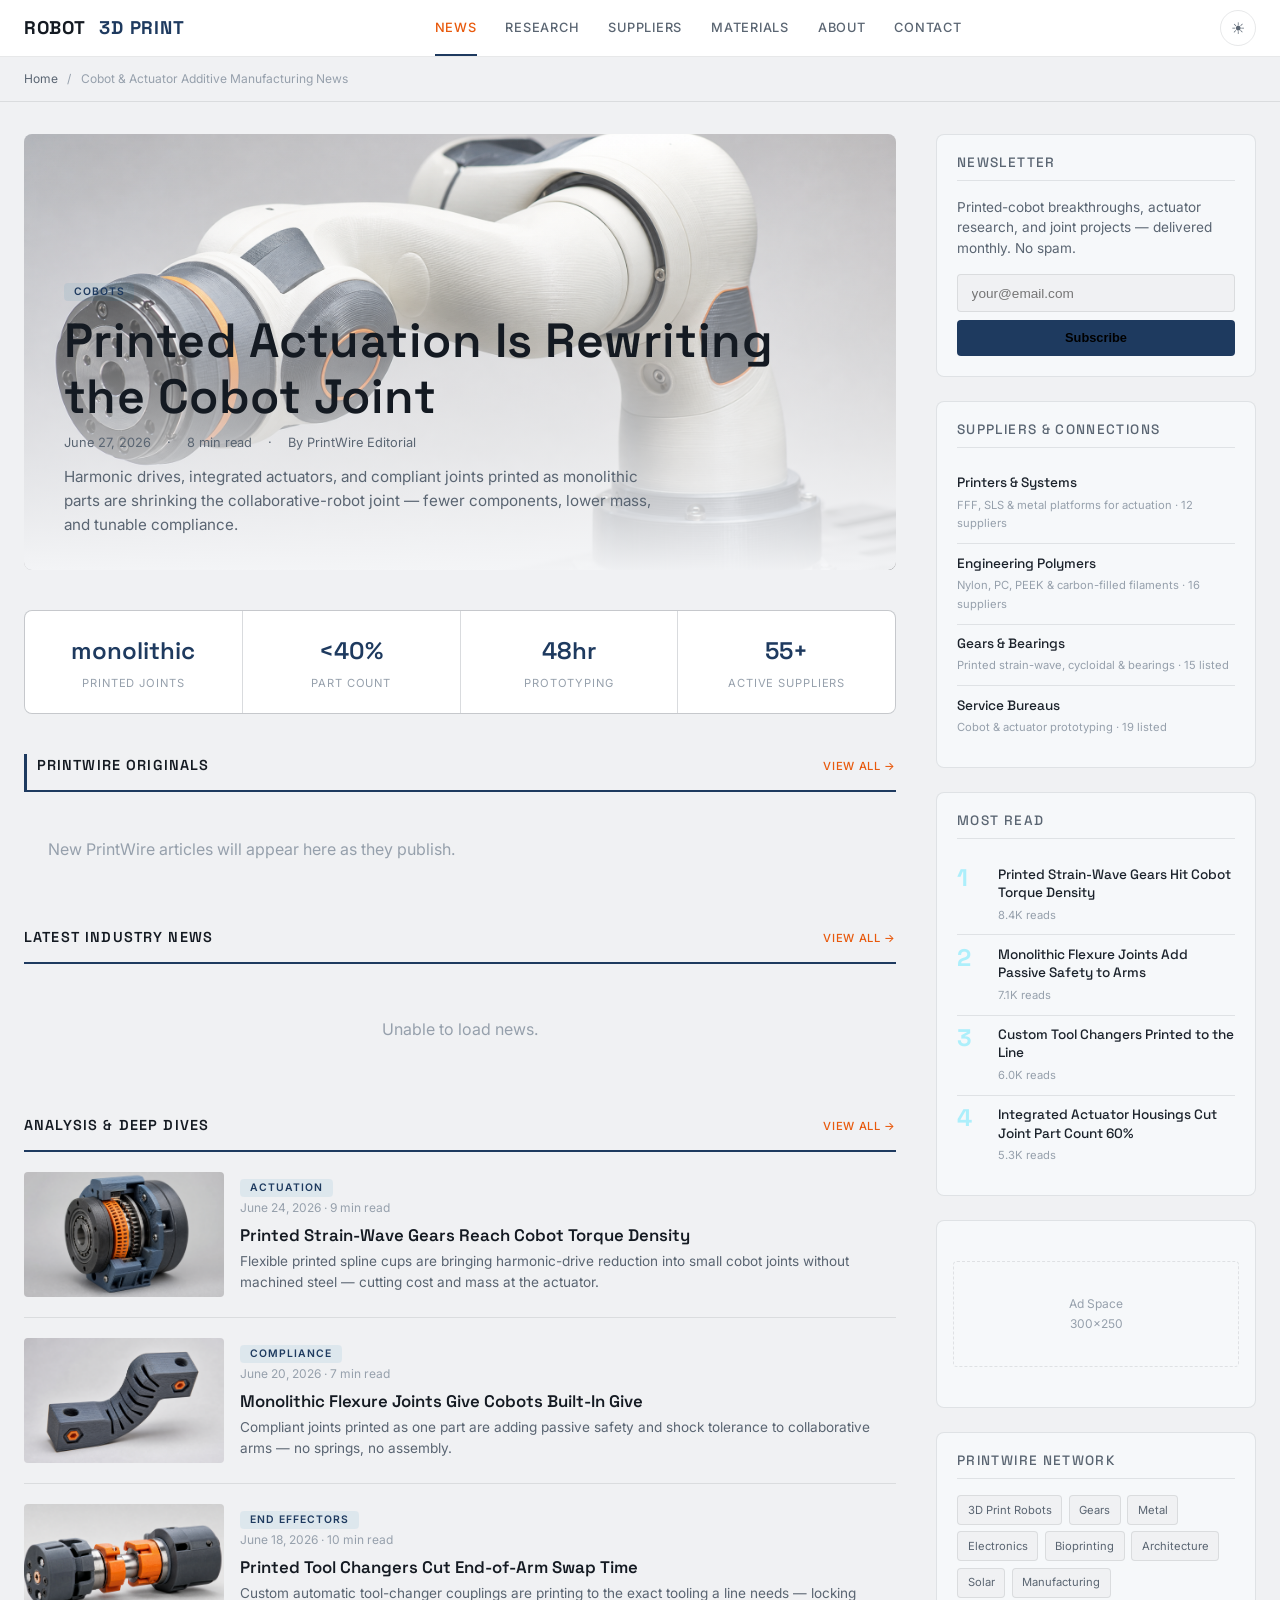
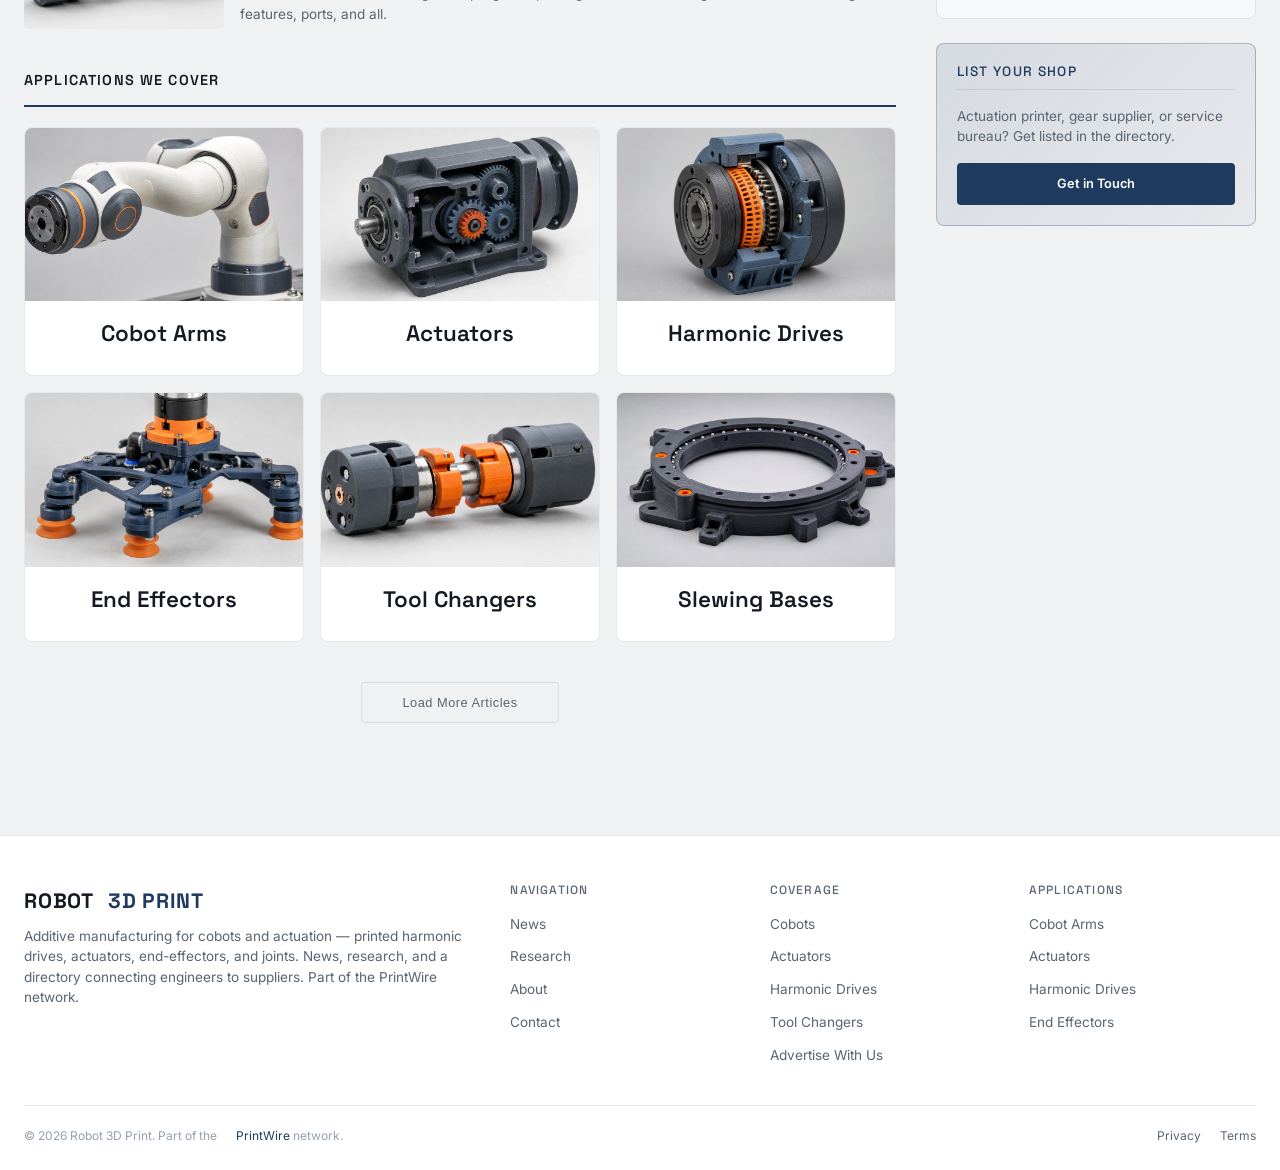
==== static/index.html @ b0a450d6 "Convert to Machined robots news template (graphite-blue + orange, light default, custom imagery, net" ====
<!DOCTYPE html>
<html lang="en">
<head>
  <meta charset="UTF-8">
  <meta name="viewport" content="width=device-width, initial-scale=1.0">
  <meta name="description" content="Robot 3D Print: additive manufacturing for cobots and actuation — printed harmonic drives, actuators, end-effectors, tool changers, and joints. News, research, and a supplier directory.">
  <title>Robot 3D Print — Cobot &amp; Actuator Additive Manufacturing News &amp; Suppliers</title>
  <link rel="preconnect" href="https://fonts.googleapis.com">
  <link rel="preconnect" href="https://fonts.gstatic.com" crossorigin>
  <link href="https://fonts.googleapis.com/css2?family=Space+Grotesk:wght@500;600;700&family=Inter:wght@400;500;600&display=swap" rel="stylesheet">
  <link rel="stylesheet" href="css/editorial.css">
  <link rel="icon" type="image/svg+xml" href="/favicon.svg">
  <meta property="og:type" content="website">
  <meta property="og:title" content="Robot 3D Print — Cobot &amp; Actuator Additive Manufacturing News &amp; Suppliers">
  <meta property="og:description" content="Robot 3D Print: additive manufacturing for cobots and actuation — printed harmonic drives, actuators, end-effectors, tool changers, and joints. News, research, and a supplier directory.">
  <meta property="og:image" content="https://robot3dprint.com/images/ro01_cobot.png">
  <meta property="og:url" content="https://robot3dprint.com/">
  <meta name="twitter:card" content="summary_large_image">
  <meta name="twitter:image" content="https://robot3dprint.com/images/ro01_cobot.png">
</head>
<body>

<header class="ed-header">
  <div class="ed-header-inner">
    <a href="index.html" class="ed-logo">
      ROBOT&nbsp;<span class="ed-logo-accent">3D&nbsp;PRINT</span>
    </a>
    <button class="ed-nav-toggle" aria-label="Menu" onclick="document.querySelector('.ed-nav').classList.toggle('open')">&#9776;</button>
    <nav class="ed-nav">
      <a href="index.html" class="active">News</a>
      <a href="/articles/">Research</a>
      <a href="#suppliers">Suppliers</a>
      <a href="#suppliers">Materials</a>
      <a href="about.html">About</a>
      <a href="contact.html">Contact</a>
    </nav>
    <button class="ed-theme-toggle" id="themeToggle" aria-label="Toggle light/dark mode" title="Toggle light/dark mode">&#9790;</button>
  </div>
</header>

<div class="ed-breadcrumbs">
  <a href="index.html">Home</a> <span>/</span> Cobot &amp; Actuator Additive Manufacturing News
</div>

<div class="ed-layout">
  <div class="ed-main">

    <article class="ed-hero">
      <img src="images/ro01_cobot.png" alt="3D printed collaborative robot arm segment">
      <div class="ed-hero-overlay"></div>
      <div class="ed-hero-content">
        <span class="ed-badge">Cobots</span>
        <h1><a href="#">Printed Actuation Is Rewriting the Cobot Joint</a></h1>
        <div class="ed-hero-meta">
          <span>June 27, 2026</span>
          <span>·</span>
          <span>8 min read</span>
          <span>·</span>
          <span>By PrintWire Editorial</span>
        </div>
        <p class="ed-hero-excerpt">Harmonic drives, integrated actuators, and compliant joints printed as monolithic parts are shrinking the collaborative-robot joint — fewer components, lower mass, and tunable compliance.</p>
      </div>
    </article>

    <div class="ed-stats">
      <div class="ed-stat">
        <div class="ed-stat-value">monolithic</div>
        <div class="ed-stat-label">Printed Joints</div>
      </div>
      <div class="ed-stat">
        <div class="ed-stat-value">&lt;40%</div>
        <div class="ed-stat-label">Part Count</div>
      </div>
      <div class="ed-stat">
        <div class="ed-stat-value">48hr</div>
        <div class="ed-stat-label">Prototyping</div>
      </div>
      <div class="ed-stat">
        <div class="ed-stat-value">55+</div>
        <div class="ed-stat-label">Active Suppliers</div>
      </div>
    </div>

    <div class="ed-section-label" style="border-left:3px solid var(--accent);padding-left:0.6rem;">
      PrintWire Originals
      <a href="/articles/">View All &rarr;</a>
    </div>
    <div class="ed-card-grid" id="pwOriginals">
      <div style="grid-column:1/-1;text-align:center;padding:2rem;color:var(--text-faint);">Loading PrintWire articles…</div>
    </div>

    <div class="ed-section-label">
      Latest Industry News
      <a href="#">View All &rarr;</a>
    </div>
    <div class="ed-card-grid" id="newsGrid">
      <div style="grid-column: 1/-1; text-align:center; padding:2rem; color:var(--text-faint);">Loading latest news…</div>
    </div>

    <div class="ed-section-label">
      Analysis &amp; Deep Dives
      <a href="#">View All &rarr;</a>
    </div>
    <div class="ed-list">
      <article class="ed-list-item">
        <img src="images/ro03_harmonic.png" alt="Printed harmonic drive">
        <div>
          <span class="ed-badge">Actuation</span>
          <div class="ed-card-meta">June 24, 2026 · 9 min read</div>
          <h3><a href="#">Printed Strain-Wave Gears Reach Cobot Torque Density</a></h3>
          <p class="ed-card-excerpt">Flexible printed spline cups are bringing harmonic-drive reduction into small cobot joints without machined steel — cutting cost and mass at the actuator.</p>
        </div>
      </article>
      <article class="ed-list-item">
        <img src="images/ro07_flex_joint.png" alt="Compliant flexure joint">
        <div>
          <span class="ed-badge">Compliance</span>
          <div class="ed-card-meta">June 20, 2026 · 7 min read</div>
          <h3><a href="#">Monolithic Flexure Joints Give Cobots Built-In Give</a></h3>
          <p class="ed-card-excerpt">Compliant joints printed as one part are adding passive safety and shock tolerance to collaborative arms — no springs, no assembly.</p>
        </div>
      </article>
      <article class="ed-list-item">
        <img src="images/ro09_tool_changer.png" alt="Printed tool changer">
        <div>
          <span class="ed-badge">End Effectors</span>
          <div class="ed-card-meta">June 18, 2026 · 10 min read</div>
          <h3><a href="#">Printed Tool Changers Cut End-of-Arm Swap Time</a></h3>
          <p class="ed-card-excerpt">Custom automatic tool-changer couplings are printing to the exact tooling a line needs — locking features, ports, and all.</p>
        </div>
      </article>
    </div>

    <div class="ed-section-label">
      Applications We Cover
    </div>
    <div class="ed-card-grid" style="grid-template-columns: repeat(3, 1fr); gap: 1rem; margin-bottom: 2.5rem;">
      <a href="#" class="ed-card" style="text-align:center;">
        <img class="ed-card-img" src="images/ro01_cobot.png" alt="Cobot Arms">
        <div class="ed-card-body"><h3>Cobot Arms</h3></div>
      </a>
      <a href="#" class="ed-card" style="text-align:center;">
        <img class="ed-card-img" src="images/ro02_actuator.png" alt="Actuators">
        <div class="ed-card-body"><h3>Actuators</h3></div>
      </a>
      <a href="#" class="ed-card" style="text-align:center;">
        <img class="ed-card-img" src="images/ro03_harmonic.png" alt="Harmonic Drives">
        <div class="ed-card-body"><h3>Harmonic Drives</h3></div>
      </a>
      <a href="#" class="ed-card" style="text-align:center;">
        <img class="ed-card-img" src="images/ro05_end_effector.png" alt="End Effectors">
        <div class="ed-card-body"><h3>End Effectors</h3></div>
      </a>
      <a href="#" class="ed-card" style="text-align:center;">
        <img class="ed-card-img" src="images/ro09_tool_changer.png" alt="Tool Changers">
        <div class="ed-card-body"><h3>Tool Changers</h3></div>
      </a>
      <a href="#" class="ed-card" style="text-align:center;">
        <img class="ed-card-img" src="images/ro08_base_ring.png" alt="Slewing Bases">
        <div class="ed-card-body"><h3>Slewing Bases</h3></div>
      </a>
    </div>

    <div class="ed-load-more">
      <button>Load More Articles</button>
    </div>

  </div>

  <aside class="ed-sidebar">

    <div class="ed-sidebar-block ed-newsletter">
      <h4>Newsletter</h4>
      <p>Printed-cobot breakthroughs, actuator research, and joint projects — delivered monthly. No spam.</p>
      <form action="https://api.web3forms.com/submit" method="POST" onsubmit="this.querySelector('button').textContent='Subscribed!';this.querySelector('button').disabled=true;">
        <input type="hidden" name="access_key" value="6f33053b-6d08-414b-9615-665f88c98da8">
        <input type="hidden" name="subject" value="Newsletter Signup — robot3dprint.com">
        <input type="hidden" name="from_name" value="Newsletter Signup">
        <input type="email" name="email" placeholder="your@email.com" required>
        <button type="submit">Subscribe</button>
      </form>
    </div>

    <div class="ed-sidebar-block" id="suppliers">
      <h4>Suppliers &amp; Connections</h4>
      <div class="ed-popular-item">
        <div>
          <h3><a href="#">Printers &amp; Systems</a></h3>
          <div class="ed-popular-meta">FFF, SLS &amp; metal platforms for actuation · 12 suppliers</div>
        </div>
      </div>
      <div class="ed-popular-item">
        <div>
          <h3><a href="#">Engineering Polymers</a></h3>
          <div class="ed-popular-meta">Nylon, PC, PEEK &amp; carbon-filled filaments · 16 suppliers</div>
        </div>
      </div>
      <div class="ed-popular-item">
        <div>
          <h3><a href="#">Gears &amp; Bearings</a></h3>
          <div class="ed-popular-meta">Printed strain-wave, cycloidal &amp; bearings · 15 listed</div>
        </div>
      </div>
      <div class="ed-popular-item">
        <div>
          <h3><a href="#">Service Bureaus</a></h3>
          <div class="ed-popular-meta">Cobot &amp; actuator prototyping · 19 listed</div>
        </div>
      </div>
    </div>

    <div class="ed-sidebar-block">
      <h4>Most Read</h4>
      <div class="ed-popular-item">
        <span class="ed-popular-num">1</span>
        <div>
          <h3><a href="#">Printed Strain-Wave Gears Hit Cobot Torque Density</a></h3>
          <div class="ed-popular-meta">8.4K reads</div>
        </div>
      </div>
      <div class="ed-popular-item">
        <span class="ed-popular-num">2</span>
        <div>
          <h3><a href="#">Monolithic Flexure Joints Add Passive Safety to Arms</a></h3>
          <div class="ed-popular-meta">7.1K reads</div>
        </div>
      </div>
      <div class="ed-popular-item">
        <span class="ed-popular-num">3</span>
        <div>
          <h3><a href="#">Custom Tool Changers Printed to the Line</a></h3>
          <div class="ed-popular-meta">6.0K reads</div>
        </div>
      </div>
      <div class="ed-popular-item">
        <span class="ed-popular-num">4</span>
        <div>
          <h3><a href="#">Integrated Actuator Housings Cut Joint Part Count 60%</a></h3>
          <div class="ed-popular-meta">5.3K reads</div>
        </div>
      </div>
    </div>

    <div class="ed-sidebar-block" style="text-align:center; color: var(--text-faint); font-size: 0.75rem; padding: 2.5rem 1rem;">
      <div style="border: 1px dashed var(--border); border-radius: 4px; padding: 2rem 1rem;">
        Ad Space<br>300×250
      </div>
    </div>

    <div class="ed-sidebar-block">
      <h4>PrintWire Network</h4>
      <div class="ed-network-links">
        <a href="https://3dprintrobots.com">3D Print Robots</a>
        <a href="https://3dprintgears.com">Gears</a>
        <a href="https://dmls3d.com">Metal</a>
        <a href="https://3dprintcircuitry.com">Electronics</a>
        <a href="https://3dprinttissue.com">Bioprinting</a>
        <a href="https://3dprintarchitecture.com">Architecture</a>
        <a href="https://3dprintsolar.com">Solar</a>
        <a href="https://sendcutship.com">Manufacturing</a>
      </div>
    </div>

    <div class="ed-sidebar-block" style="background: linear-gradient(135deg, rgba(30,58,95,0.12), rgba(30,58,95,0.04)); border-color: var(--border-accent);">
      <h4 style="color: var(--accent);">List Your Shop</h4>
      <p style="font-size: 0.85rem; color: var(--text-dim); margin-bottom: 1rem; line-height: 1.5;">Actuation printer, gear supplier, or service bureau? Get listed in the directory.</p>
      <a href="contact.html" style="display:block;text-align:center;padding:0.65rem;background:var(--accent);border-radius:4px;color:#fff;font-weight:600;font-size:0.8rem;transition:background 0.25s;" onmouseover="this.style.background='var(--accent-dark)'" onmouseout="this.style.background='var(--accent)'">Get in Touch</a>
    </div>

  </aside>
</div>

<footer class="ed-footer">
  <div class="ed-footer-inner">
    <div class="ed-footer-brand">
      <div class="ed-logo" style="font-size:1.3rem; margin-bottom: 0.5rem;">ROBOT&nbsp;<span class="ed-logo-accent">3D&nbsp;PRINT</span></div>
      <p>Additive manufacturing for cobots and actuation — printed harmonic drives, actuators, end-effectors, and joints. News, research, and a directory connecting engineers to suppliers. Part of the PrintWire network.</p>
    </div>
    <div>
      <h4>Navigation</h4>
      <ul>
        <li><a href="index.html">News</a></li>
        <li><a href="/articles/">Research</a></li>
        <li><a href="about.html">About</a></li>
        <li><a href="contact.html">Contact</a></li>
      </ul>
    </div>
    <div>
      <h4>Coverage</h4>
      <ul>
        <li><a href="#">Cobots</a></li>
        <li><a href="#">Actuators</a></li>
        <li><a href="#">Harmonic Drives</a></li>
        <li><a href="#">Tool Changers</a></li>
        <li><a href="advertise.html">Advertise With Us</a></li>
      </ul>
    </div>
    <div>
      <h4>Applications</h4>
      <ul>
        <li><a href="#">Cobot Arms</a></li>
        <li><a href="#">Actuators</a></li>
        <li><a href="#">Harmonic Drives</a></li>
        <li><a href="#">End Effectors</a></li>
      </ul>
    </div>
  </div>
  <div class="ed-footer-bottom">
    <span>&copy; 2026 Robot 3D Print. Part of the <a href="https://3dprint.space" style="color:var(--accent);">PrintWire</a> network.</span>
    <span>
      <a href="#">Privacy</a>
      <a href="#">Terms</a>
    </span>
  </div>
</footer>

<script>
document.querySelector('.ed-nav-toggle')?.addEventListener('click', () => {
  document.querySelector('.ed-nav').classList.toggle('open');
});

(function() {
  const btn = document.getElementById('themeToggle');
  const root = document.documentElement;
  function setTheme(theme) {
    root.setAttribute('data-theme', theme);
    localStorage.setItem('ed-theme', theme);
    btn.innerHTML = theme === 'dark' ? '&#9790;' : '&#9728;';
    btn.title = theme === 'dark' ? 'Switch to light mode' : 'Switch to dark mode';
  }
  const saved = localStorage.getItem('ed-theme');
  setTheme(saved || 'light');
  btn.addEventListener('click', () => {
    const current = root.getAttribute('data-theme') || 'light';
    setTheme(current === 'dark' ? 'light' : 'dark');
  });
})();

(function() {
  var grid = document.getElementById('newsGrid');
  var orig = document.getElementById('pwOriginals');

  var feeds = [
    { url: 'https://news.google.com/rss/search?q=cobot+3D+printing+additive+manufacturing&hl=en-US&gl=US&ceid=US:en', name: 'Google News' },
    { url: 'https://news.google.com/rss/search?q=3D+printed+actuator+harmonic+drive&hl=en-US&gl=US&ceid=US:en', name: 'Google News' },
    { url: 'https://news.google.com/rss/search?q=robot+joint+end+effector+3D+printing&hl=en-US&gl=US&ceid=US:en', name: 'Google News' },
    { url: 'https://3dprintingindustry.com/feed/', name: '3DPI' }
  ];

  var api = 'https://api.rss2json.com/v1/api.json?rss_url=';
  var rss = [];
  var localArts = [];
  var loaded = 0;
  var total = feeds.length;
  var fallbackImgs = ['images/ro01_cobot.png','images/ro02_actuator.png','images/ro03_harmonic.png','images/ro04_linkage.png','images/ro05_end_effector.png','images/ro06_encoder.png','images/ro07_flex_joint.png','images/ro08_base_ring.png','images/ro09_tool_changer.png'];

  function stripHtml(html) {
    var d = document.createElement('div'); d.innerHTML = html;
    return d.textContent || '';
  }
  function esc(s) {
    var d = document.createElement('div'); d.appendChild(document.createTextNode(s));
    return d.innerHTML;
  }
  function card(a, i) {
    var img = a.img || fallbackImgs[i % fallbackImgs.length];
    var fb = fallbackImgs[(i+1) % fallbackImgs.length];
    var open = a.local
      ? 'onclick="location.href=\'' + esc(a.link) + '\'"'
      : 'onclick="window.open(\'' + esc(a.link) + '\',\'_blank\',\'noopener\')"';
    var linkAttrs = a.local ? 'href="' + esc(a.link) + '"'
      : 'href="' + esc(a.link) + '" target="_blank" rel="noopener"';
    var badge = a.local
      ? '<span class="ed-badge" style="background:var(--accent);color:#fff;">' + esc(a.source) + '</span>'
      : '<span class="ed-badge">' + esc(a.source) + '</span>';
    return '<article class="ed-card" style="cursor:pointer" ' + open + '>' +
      '<img class="ed-card-img" src="' + esc(img) + '" alt="" loading="lazy" onerror="this.onerror=null;this.src=\'' + fb + '\'">' +
      '<div class="ed-card-body">' + badge +
        '<div class="ed-card-meta">' + esc(a.dateStr || '') + '</div>' +
        '<h3><a ' + linkAttrs + ' onclick="event.stopPropagation()">' + esc(a.title) + '</a></h3>' +
        '<p class="ed-card-excerpt">' + esc(a.desc) + '</p>' +
      '</div></article>';
  }

  var localReady = fetch('network.json', { cache: 'no-store' })
    .then(function(r){ return r.ok ? r.json() : []; })
    .then(function(items){
      (items || []).forEach(function(it, i){
        localArts.push({ title: it.title, link: it.url, desc: it.summary || '',
          date: it.iso, dateStr: it.date, source: (it.origin || 'PrintWire'), local: true,
          img: it.img || fallbackImgs[i % fallbackImgs.length] });
      });
      if (orig) {
        orig.innerHTML = localArts.length
          ? localArts.slice(0, 6).map(card).join('')
          : '<div style="grid-column:1/-1;padding:1.5rem;color:var(--text-faint);">New PrintWire articles will appear here as they publish.</div>';
      }
    })
    .catch(function(){ if (orig) orig.innerHTML = ''; });

  var timeout = setTimeout(finish, 8000);
  feeds.forEach(function(feed) {
    fetch(api + encodeURIComponent(feed.url))
      .then(function(r){ return r.json(); })
      .then(function(data){
        if (data.status === 'ok' && data.items) {
          data.items.forEach(function(item){
            rss.push({ title: item.title, link: item.link,
              desc: stripHtml(item.description).substring(0,140) + '…',
              date: item.pubDate, source: feed.name, local: false,
              img: item.thumbnail || (item.enclosure && item.enclosure.link) || '' });
          });
        }
      })
      .catch(function(){})
      .then(function(){ loaded++; if (loaded === total) { clearTimeout(timeout); finish(); } });
  });

  var done = false;
  function finish(){ if (done) return; done = true; localReady.then(render); }
  function render(){
    if (!grid) return;
    var merged = localArts.concat(rss);
    merged.forEach(function(a){ if (!a.dateStr && a.date) a.dateStr = new Date(a.date).toLocaleDateString('en-US',{year:'numeric',month:'short',day:'numeric'}); });
    merged.sort(function(a,b){ return new Date(b.date) - new Date(a.date); });
    var top = merged.slice(0, 8);
    grid.innerHTML = top.length
      ? top.map(card).join('')
      : '<div style="grid-column:1/-1;text-align:center;padding:2rem;color:var(--text-faint);">Unable to load news.</div>';
  }
})();
</script>
</body>
</html>
---- static/css/editorial.css ----
/* ============================================
   3dprintmetal.com — Editorial Layout
   Inspired by 3dnatives.com, modernized
   ============================================ */

/* ── Shared Tokens ───────────────────────────── */
:root {
  --accent: #00a8cc;
  --accent-dark: #008fad;
  --accent-dim: rgba(0,168,204,0.12);
  --red: #e53e3e;
  --radius: 8px;
  --radius-sm: 4px;
  --font-display: 'Oswald', sans-serif;
  --font-body: 'Inter', sans-serif;
  --transition: 0.25s cubic-bezier(0.4,0,0.2,1);
}

/* ── Dark Mode (default) ─────────────────────── */
:root, [data-theme="dark"] {
  --bg: #08090f;
  --bg-surface: #0e1019;
  --bg-card: #141620;
  --bg-card-hover: #1a1d2e;
  --bg-sidebar: #0f1118;
  --text: #e2e4e8;
  --text-dim: #8a8f9d;
  --text-faint: #555a68;
  --heading: #ffffff;
  --border: rgba(255,255,255,0.06);
  --border-accent: rgba(0,168,204,0.2);
  --shadow: 0 1px 3px rgba(0,0,0,0.4);
  --shadow-hover: 0 8px 24px rgba(0,0,0,0.5);
  --header-bg: rgba(8,9,15,0.92);
  --badge-bg: rgba(0,168,204,0.12);
  --input-bg: #0a0b12;
}

/* ── Light Mode ──────────────────────────────── */
[data-theme="light"] {
  --accent: #0077a8;
  --accent-dark: #005f85;
  --accent-dim: rgba(0,119,168,0.08);
  --bg: #f5f6f8;
  --bg-surface: #ffffff;
  --bg-card: #ffffff;
  --bg-card-hover: #f0f1f3;
  --bg-sidebar: #fafbfc;
  --text: #2d3748;
  --text-dim: #5a6577;
  --text-faint: #8e96a4;
  --heading: #1a202c;
  --border: rgba(0,0,0,0.08);
  --border-accent: rgba(0,119,168,0.2);
  --shadow: 0 1px 3px rgba(0,0,0,0.06);
  --shadow-hover: 0 8px 24px rgba(0,0,0,0.1);
  --header-bg: rgba(255,255,255,0.95);
  --badge-bg: rgba(0,119,168,0.08);
  --input-bg: #f0f1f3;
}

/* System preference when no manual choice */
@media (prefers-color-scheme: light) {
  :root:not([data-theme]) {
    --accent: #0077a8;
    --accent-dark: #005f85;
    --accent-dim: rgba(0,119,168,0.08);
    --bg: #f5f6f8;
    --bg-surface: #ffffff;
    --bg-card: #ffffff;
    --bg-card-hover: #f0f1f3;
    --bg-sidebar: #fafbfc;
    --text: #2d3748;
    --text-dim: #5a6577;
    --text-faint: #8e96a4;
    --heading: #1a202c;
    --border: rgba(0,0,0,0.08);
    --border-accent: rgba(0,119,168,0.2);
    --shadow: 0 1px 3px rgba(0,0,0,0.06);
    --shadow-hover: 0 8px 24px rgba(0,0,0,0.1);
    --header-bg: rgba(255,255,255,0.95);
    --badge-bg: rgba(0,119,168,0.08);
    --input-bg: #f0f1f3;
  }
}

/* ── Reset ───────────────────────────────────── */
*,*::before,*::after { margin:0;padding:0;box-sizing:border-box; }
html { scroll-behavior:smooth; font-size:16px; }
body {
  font-family: var(--font-body);
  color: var(--text);
  background: var(--input-bg);
  line-height: 1.65;
  -webkit-font-smoothing: antialiased;
  overflow-x: hidden;
}
a { color: inherit; text-decoration: none; }
img { max-width: 100%; display: block; }

/* ── Typography ──────────────────────────────── */
h1,h2,h3,h4 { font-family: var(--font-display); font-weight: 600; line-height: 1.15; color: var(--heading); }
h1 { font-size: clamp(2rem, 5vw, 3rem); letter-spacing: 0.01em; }
h2 { font-size: clamp(1.5rem, 3.5vw, 2.2rem); }
h3 { font-size: clamp(1.1rem, 2vw, 1.4rem); }
h4 { font-size: 0.85rem; text-transform: uppercase; letter-spacing: 0.1em; color: var(--text-dim); font-weight: 500; }

/* ── Header ──────────────────────────────────── */
.ed-header {
  position: sticky; top: 0; z-index: 100;
  background: var(--header-bg);
  backdrop-filter: blur(16px);
  border-bottom: 1px solid var(--border);
}
.ed-header-inner {
  max-width: 1280px;
  margin: 0 auto;
  display: flex;
  align-items: center;
  justify-content: space-between;
  padding: 0 1.5rem;
  height: 56px;
}
.ed-logo {
  font-family: var(--font-display);
  font-size: 1.15rem;
  font-weight: 700;
  color: var(--heading);
  letter-spacing: 0.04em;
  display: flex; align-items: center; gap: 0.5rem;
}
.ed-logo-accent { color: var(--accent); }
.ed-nav { display: flex; gap: 0; align-items: center; }
.ed-nav a {
  padding: 0 0.9rem;
  font-size: 0.8rem;
  font-weight: 500;
  color: var(--text-dim);
  text-transform: uppercase;
  letter-spacing: 0.06em;
  transition: color var(--transition);
  line-height: 56px;
  position: relative;
}
.ed-nav a:hover, .ed-nav a.active { color: var(--heading); }
.ed-nav a.active::after {
  content: ''; position: absolute; bottom: 0; left: 0.9rem; right: 0.9rem;
  height: 2px; background: var(--accent);
}
.ed-nav-toggle {
  display: none; background: none; border: none; color: var(--text);
  font-size: 1.5rem; cursor: pointer; padding: 0.5rem;
}

/* Theme toggle */
.ed-theme-toggle {
  background: none; border: 1px solid var(--border);
  color: var(--text-dim); cursor: pointer;
  width: 36px; height: 36px;
  border-radius: 50%;
  display: flex; align-items: center; justify-content: center;
  font-size: 1rem;
  transition: all var(--transition);
  margin-left: 0.5rem;
  flex-shrink: 0;
}
.ed-theme-toggle:hover { border-color: var(--accent); color: var(--accent); }

/* ── Breadcrumbs ─────────────────────────────── */
.ed-breadcrumbs {
  max-width: 1280px; margin: 0 auto;
  padding: 0.75rem 1.5rem;
  font-size: 0.75rem;
  color: var(--text-faint);
  border-bottom: 1px solid var(--border);
}
.ed-breadcrumbs a { color: var(--text-dim); transition: color var(--transition); }
.ed-breadcrumbs a:hover { color: var(--accent); }
.ed-breadcrumbs span { margin: 0 0.4rem; }

/* ── Layout ──────────────────────────────────── */
.ed-layout {
  max-width: 1280px;
  margin: 0 auto;
  display: grid;
  grid-template-columns: 1fr 320px;
  gap: 2.5rem;
  padding: 2rem 1.5rem;
  align-items: start;
}
.ed-main { min-width: 0; }
.ed-sidebar { position: sticky; top: 72px; }

/* ── Hero / Featured Story ───────────────────── */
.ed-hero {
  margin-bottom: 2.5rem;
  position: relative;
  border-radius: var(--radius);
  overflow: hidden;
  background: var(--bg-card);
}
.ed-hero img {
  width: 100%;
  aspect-ratio: 16/8;
  object-fit: cover;
  display: block;
}
.ed-hero-overlay {
  position: absolute; inset: 0;
  background: linear-gradient(0deg, rgba(8,9,15,0.95) 0%, rgba(8,9,15,0.3) 50%, transparent 100%);
}
[data-theme="light"] .ed-hero-overlay {
  background: linear-gradient(0deg, rgba(245,246,248,0.97) 0%, rgba(245,246,248,0.4) 50%, transparent 100%);
}
.ed-hero-content {
  position: absolute;
  bottom: 0; left: 0; right: 0;
  padding: 2rem 2.5rem;
}
.ed-hero .ed-badge { margin-bottom: 0.75rem; }
.ed-hero h1 { margin-bottom: 0.5rem; }
.ed-hero h1 a { color: var(--heading); transition: color var(--transition); }
.ed-hero h1 a:hover { color: var(--accent); }
.ed-hero-meta {
  font-size: 0.8rem;
  color: var(--text-dim);
  display: flex; gap: 1rem; align-items: center;
}
.ed-hero-excerpt {
  margin-top: 0.75rem;
  font-size: 0.95rem;
  color: var(--text-dim);
  line-height: 1.6;
  max-width: 600px;
}

/* ── Badge / Tag ─────────────────────────────── */
.ed-badge {
  display: inline-block;
  font-size: 0.65rem;
  font-weight: 600;
  text-transform: uppercase;
  letter-spacing: 0.1em;
  padding: 0.25rem 0.6rem;
  border-radius: var(--radius-sm);
  background: var(--badge-bg);
  color: var(--accent);
  line-height: 1;
}
.ed-badge.red { background: rgba(255,68,68,0.12); color: var(--red); }

/* ── Section Label ───────────────────────────── */
.ed-section-label {
  font-family: var(--font-display);
  font-size: 0.9rem;
  font-weight: 600;
  text-transform: uppercase;
  letter-spacing: 0.08em;
  color: var(--heading);
  margin-bottom: 1.25rem;
  padding-bottom: 0.75rem;
  border-bottom: 2px solid var(--accent);
  display: flex;
  align-items: center;
  justify-content: space-between;
}
.ed-section-label a {
  font-family: var(--font-body);
  font-size: 0.7rem;
  font-weight: 500;
  color: var(--accent);
  text-transform: uppercase;
  letter-spacing: 0.06em;
}

/* ── Article Cards ───────────────────────────── */
.ed-card-grid {
  display: grid;
  grid-template-columns: repeat(2, 1fr);
  gap: 1.5rem;
  margin-bottom: 2.5rem;
}
.ed-card {
  background: var(--bg-card);
  border-radius: var(--radius);
  overflow: hidden;
  border: 1px solid var(--border);
  transition: transform var(--transition), box-shadow var(--transition), border-color var(--transition);
}
.ed-card:hover {
  transform: translateY(-2px);
  box-shadow: var(--shadow-hover);
  border-color: var(--border-accent);
}
.ed-card-img {
  aspect-ratio: 16/10;
  object-fit: cover;
  width: 100%;
}
.ed-card-body { padding: 1.25rem; }
.ed-card-body .ed-badge { margin-bottom: 0.65rem; }
.ed-card-body h3 { margin-bottom: 0.5rem; }
.ed-card-body h3 a { color: var(--heading); transition: color var(--transition); }
.ed-card-body h3 a:hover { color: var(--accent); }
.ed-card-meta {
  font-size: 0.75rem;
  color: var(--text-faint);
  margin-bottom: 0.5rem;
}
.ed-card-excerpt {
  font-size: 0.85rem;
  color: var(--text-dim);
  line-height: 1.55;
  display: -webkit-box;
  -webkit-line-clamp: 3;
  -webkit-box-orient: vertical;
  overflow: hidden;
}

/* ── Article List (compact) ──────────────────── */
.ed-list { display: flex; flex-direction: column; gap: 1.25rem; margin-bottom: 2.5rem; }
.ed-list-item {
  display: grid;
  grid-template-columns: 200px 1fr;
  gap: 1rem;
  padding-bottom: 1.25rem;
  border-bottom: 1px solid var(--border);
  align-items: start;
}
.ed-list-item:last-child { border-bottom: none; padding-bottom: 0; }
.ed-list-item img {
  aspect-ratio: 16/10;
  object-fit: cover;
  border-radius: var(--radius-sm);
  width: 100%;
}
.ed-list-item h3 { font-size: 1.05rem; margin-bottom: 0.35rem; }
.ed-list-item h3 a { color: var(--heading); transition: color var(--transition); }
.ed-list-item h3 a:hover { color: var(--accent); }

/* ── Sidebar ─────────────────────────────────── */
.ed-sidebar-block {
  background: var(--bg-sidebar);
  border: 1px solid var(--border);
  border-radius: var(--radius);
  padding: 1.25rem;
  margin-bottom: 1.5rem;
}
.ed-sidebar-block h4 {
  margin-bottom: 1rem;
  padding-bottom: 0.6rem;
  border-bottom: 1px solid var(--border);
}

/* Newsletter widget */
.ed-newsletter p { font-size: 0.85rem; color: var(--text-dim); margin-bottom: 1rem; line-height: 1.5; }
.ed-newsletter input[type="email"] {
  width: 100%;
  padding: 0.65rem 0.85rem;
  background: var(--input-bg);
  border: 1px solid var(--border);
  border-radius: var(--radius-sm);
  color: var(--text);
  font-size: 0.85rem;
  margin-bottom: 0.5rem;
  transition: border-color var(--transition);
}
.ed-newsletter input[type="email"]:focus { outline: none; border-color: var(--accent); }
.ed-newsletter button {
  width: 100%;
  padding: 0.65rem;
  background: var(--accent);
  border: none;
  border-radius: var(--radius-sm);
  color: #000;
  font-weight: 600;
  font-size: 0.8rem;
  cursor: pointer;
  transition: background var(--transition);
}
.ed-newsletter button:hover { background: var(--accent-dark); }

/* Popular posts widget */
.ed-popular-item {
  display: flex;
  gap: 0.75rem;
  padding: 0.65rem 0;
  border-bottom: 1px solid var(--border);
  align-items: start;
}
.ed-popular-item:last-child { border-bottom: none; }
.ed-popular-num {
  font-family: var(--font-display);
  font-size: 1.5rem;
  font-weight: 700;
  color: var(--accent-dim);
  line-height: 1;
  min-width: 1.8rem;
  color: rgba(0,217,255,0.3);
}
.ed-popular-item h3 { font-size: 0.85rem; font-weight: 500; line-height: 1.35; }
.ed-popular-item h3 a { color: var(--text); }
.ed-popular-item h3 a:hover { color: var(--accent); }
.ed-popular-meta { font-size: 0.7rem; color: var(--text-faint); margin-top: 0.2rem; }

/* Network links widget */
.ed-network-links { display: flex; flex-wrap: wrap; gap: 0.4rem; }
.ed-network-links a {
  font-size: 0.7rem;
  padding: 0.3rem 0.6rem;
  background: var(--input-bg);
  border: 1px solid var(--border);
  border-radius: var(--radius-sm);
  color: var(--text-dim);
  transition: all var(--transition);
}
.ed-network-links a:hover { border-color: var(--accent); color: var(--accent); }

/* ── Load More ───────────────────────────────── */
.ed-load-more {
  text-align: center;
  margin: 2rem 0;
}
.ed-load-more button {
  padding: 0.75rem 2.5rem;
  background: transparent;
  border: 1px solid var(--border);
  border-radius: var(--radius-sm);
  color: var(--text-dim);
  font-size: 0.8rem;
  font-weight: 500;
  cursor: pointer;
  letter-spacing: 0.04em;
  transition: all var(--transition);
}
.ed-load-more button:hover {
  border-color: var(--accent);
  color: var(--accent);
}

/* ── Stats Bar ───────────────────────────────── */
.ed-stats {
  display: grid;
  grid-template-columns: repeat(4, 1fr);
  gap: 1px;
  background: var(--border);
  border: 1px solid var(--border);
  border-radius: var(--radius);
  overflow: hidden;
  margin-bottom: 2.5rem;
}
.ed-stat {
  background: var(--bg-card);
  padding: 1.25rem;
  text-align: center;
}
.ed-stat-value {
  font-family: var(--font-display);
  font-size: 1.5rem;
  font-weight: 600;
  color: var(--accent);
}
.ed-stat-label {
  font-size: 0.7rem;
  text-transform: uppercase;
  letter-spacing: 0.08em;
  color: var(--text-faint);
  margin-top: 0.25rem;
}

/* ── Page Hero (inner pages) ─────────────────── */
.ed-page-hero {
  position: relative;
  border-radius: var(--radius);
  overflow: hidden;
  margin-bottom: 2.5rem;
  background: var(--bg-card);
}
.ed-page-hero img {
  width: 100%; aspect-ratio: 16/6; object-fit: cover;
}
.ed-page-hero-overlay {
  position: absolute; inset: 0;
  background: linear-gradient(0deg, rgba(8,9,15,0.9) 0%, rgba(8,9,15,0.4) 60%, transparent 100%);
}
[data-theme="light"] .ed-page-hero-overlay {
  background: linear-gradient(0deg, rgba(245,246,248,0.95) 0%, rgba(245,246,248,0.5) 60%, transparent 100%);
}
.ed-page-hero-content {
  position: absolute; bottom: 0; left: 0; right: 0;
  padding: 2rem 2.5rem;
}
.ed-page-hero h1 { margin-bottom: 0.5rem; }
.ed-page-hero p { color: var(--text-dim); font-size: 1rem; max-width: 600px; }

/* ── Content Sections ────────────────────────── */
.ed-content { max-width: 1280px; margin: 0 auto; padding: 0 1.5rem; }
.ed-content-narrow { max-width: 860px; margin: 0 auto; padding: 0 1.5rem; }
.ed-section { margin-bottom: 3rem; }
.ed-section p { color: var(--text-dim); line-height: 1.75; margin-bottom: 1rem; font-size: 0.95rem; }
.ed-section p:last-child { margin-bottom: 0; }

/* Two-column content block */
.ed-two-col {
  display: grid;
  grid-template-columns: 1fr 1fr;
  gap: 2.5rem;
  align-items: start;
  margin-bottom: 2.5rem;
}
.ed-two-col img { border-radius: var(--radius); width: 100%; }

/* Content cards (mission, values, etc.) */
.ed-content-card {
  background: var(--bg-card);
  border: 1px solid var(--border);
  border-radius: var(--radius);
  padding: 1.75rem;
  transition: border-color var(--transition);
}
.ed-content-card:hover { border-color: var(--border-accent); }
.ed-content-card h3 { margin-bottom: 0.75rem; font-size: 1.15rem; }
.ed-content-card p { margin-bottom: 0; }
.ed-content-card .ed-icon {
  font-size: 1.5rem; margin-bottom: 0.75rem; display: block;
}
.ed-grid-2 { display: grid; grid-template-columns: 1fr 1fr; gap: 1.5rem; margin-bottom: 2.5rem; }
.ed-grid-3 { display: grid; grid-template-columns: repeat(3, 1fr); gap: 1.5rem; margin-bottom: 2.5rem; }
.ed-grid-4 { display: grid; grid-template-columns: repeat(4, 1fr); gap: 1.25rem; margin-bottom: 2.5rem; }

/* Service detail cards */
.ed-service-detail {
  display: grid;
  grid-template-columns: 280px 1fr;
  gap: 1.5rem;
  background: var(--bg-card);
  border: 1px solid var(--border);
  border-radius: var(--radius);
  overflow: hidden;
  margin-bottom: 1.25rem;
  transition: border-color var(--transition);
}
.ed-service-detail:hover { border-color: var(--border-accent); }
.ed-service-detail img { width: 100%; height: 100%; object-fit: cover; }
.ed-service-detail-body { padding: 1.5rem 1.5rem 1.5rem 0; }
.ed-service-detail-body h3 { margin-bottom: 0.5rem; }

/* Timeline */
.ed-timeline { position: relative; padding-left: 2.5rem; margin-bottom: 2.5rem; }
.ed-timeline::before {
  content: ''; position: absolute; left: 0.75rem; top: 0; bottom: 0;
  width: 2px; background: var(--border);
}
.ed-timeline-step {
  position: relative; margin-bottom: 2rem; padding-bottom: 0;
}
.ed-timeline-step:last-child { margin-bottom: 0; }
.ed-timeline-num {
  position: absolute; left: -2.5rem; top: 0;
  width: 1.5rem; height: 1.5rem;
  background: var(--accent);
  color: #000;
  border-radius: 50%;
  font-size: 0.7rem;
  font-weight: 700;
  display: flex; align-items: center; justify-content: center;
}
.ed-timeline-step h3 { font-size: 1.05rem; margin-bottom: 0.35rem; }

/* Forms */
.ed-form { max-width: 100%; }
.ed-form-group { margin-bottom: 1rem; }
.ed-form-group label {
  display: block; font-size: 0.8rem; font-weight: 500;
  color: var(--text-dim); margin-bottom: 0.35rem;
}
.ed-form-group .required { color: var(--red); }
.ed-form-group input, .ed-form-group textarea, .ed-form-group select {
  width: 100%;
  padding: 0.7rem 0.9rem;
  background: var(--input-bg);
  border: 1px solid var(--border);
  border-radius: var(--radius-sm);
  color: var(--text);
  font-family: var(--font-body);
  font-size: 0.9rem;
  transition: border-color var(--transition);
}
.ed-form-group input:focus, .ed-form-group textarea:focus, .ed-form-group select:focus {
  outline: none; border-color: var(--accent);
}
.ed-form-group textarea { resize: vertical; }
.ed-form-submit {
  padding: 0.75rem 2rem;
  background: var(--accent);
  border: none;
  border-radius: var(--radius-sm);
  color: #000;
  font-weight: 600;
  font-size: 0.9rem;
  cursor: pointer;
  transition: background var(--transition);
}
.ed-form-submit:hover { background: var(--accent-dark); }

/* CTA Banner */
.ed-cta-banner {
  background: var(--bg-card);
  border: 1px solid var(--border-accent);
  border-radius: var(--radius);
  padding: 2.5rem;
  text-align: center;
  margin-bottom: 2.5rem;
}
.ed-cta-banner h2 { margin-bottom: 0.5rem; }
.ed-cta-banner p { color: var(--text-dim); margin-bottom: 1.25rem; max-width: 500px; margin-left: auto; margin-right: auto; }
.ed-cta-banner a {
  display: inline-block;
  padding: 0.75rem 2rem;
  background: var(--accent);
  color: #000;
  font-weight: 600;
  border-radius: var(--radius-sm);
  transition: background var(--transition);
}
.ed-cta-banner a:hover { background: var(--accent-dark); }

/* Package cards (advertise) */
.ed-package {
  background: var(--bg-card);
  border: 1px solid var(--border);
  border-radius: var(--radius);
  padding: 1.75rem;
  transition: border-color var(--transition);
}
.ed-package:hover { border-color: var(--border-accent); }
.ed-package h3 { margin-bottom: 0.5rem; }
.ed-package .ed-price {
  font-family: var(--font-display);
  font-size: 1.8rem; font-weight: 600;
  color: var(--accent); margin-bottom: 1rem;
}
.ed-package .ed-price span { font-size: 0.9rem; color: var(--text-faint); }
.ed-package ul {
  list-style: none; padding: 0;
}
.ed-package li {
  font-size: 0.85rem; color: var(--text-dim);
  padding: 0.4rem 0;
  border-bottom: 1px solid var(--border);
  padding-left: 1.2rem;
  position: relative;
}
.ed-package li:last-child { border-bottom: none; }
.ed-package li::before {
  content: '\2713'; position: absolute; left: 0;
  color: var(--accent); font-size: 0.75rem;
}

/* Contact info cards */
.ed-info-card {
  display: flex; gap: 1rem; align-items: start;
  padding: 1rem;
  background: var(--bg-card);
  border: 1px solid var(--border);
  border-radius: var(--radius);
}
.ed-info-card .ed-icon { font-size: 1.5rem; flex-shrink: 0; }
.ed-info-card h4 { font-size: 0.8rem; margin-bottom: 0.25rem; }
.ed-info-card p { font-size: 0.85rem; color: var(--text-dim); margin: 0; }

/* Materials list */
.ed-materials-list { list-style: none; padding: 0; }
.ed-materials-list li {
  padding: 0.5rem 0;
  border-bottom: 1px solid var(--border);
  font-size: 0.9rem;
  color: var(--text-dim);
  padding-left: 1.2rem;
  position: relative;
}
.ed-materials-list li::before {
  content: ''; position: absolute; left: 0; top: 50%;
  width: 6px; height: 6px; border-radius: 50%;
  background: var(--accent); transform: translateY(-50%);
}

@media (max-width: 768px) {
  .ed-two-col { grid-template-columns: 1fr; }
  .ed-grid-2, .ed-grid-3, .ed-grid-4 { grid-template-columns: 1fr; }
  .ed-service-detail { grid-template-columns: 1fr; }
  .ed-service-detail img { aspect-ratio: 16/9; }
  .ed-service-detail-body { padding: 1.25rem; }
  .ed-page-hero-content { padding: 1.5rem; }
}

/* ── Footer ──────────────────────────────────── */
.ed-footer {
  background: var(--bg-surface);
  border-top: 1px solid var(--border);
  padding: 3rem 1.5rem 1.5rem;
  margin-top: 3rem;
}
.ed-footer-inner {
  max-width: 1280px;
  margin: 0 auto;
  display: grid;
  grid-template-columns: 2fr 1fr 1fr 1fr;
  gap: 2rem;
}
.ed-footer-brand p { font-size: 0.85rem; color: var(--text-dim); margin-top: 0.5rem; line-height: 1.5; }
.ed-footer h4 { font-size: 0.75rem; margin-bottom: 0.75rem; }
.ed-footer ul { list-style: none; }
.ed-footer li { margin-bottom: 0.4rem; }
.ed-footer li a { font-size: 0.85rem; color: var(--text-dim); transition: color var(--transition); }
.ed-footer li a:hover { color: var(--accent); }
.ed-footer-bottom {
  max-width: 1280px;
  margin: 2rem auto 0;
  padding-top: 1.25rem;
  border-top: 1px solid var(--border);
  font-size: 0.75rem;
  color: var(--text-faint);
  display: flex;
  justify-content: space-between;
  align-items: center;
}
.ed-footer-bottom a { color: var(--text-dim); margin-left: 1rem; }
.ed-footer-bottom a:hover { color: var(--accent); }

/* ── Responsive ──────────────────────────────── */
@media (max-width: 1024px) {
  .ed-layout { grid-template-columns: 1fr; }
  .ed-sidebar { position: static; }
}
@media (max-width: 768px) {
  .ed-card-grid { grid-template-columns: 1fr; }
  .ed-list-item { grid-template-columns: 140px 1fr; }
  .ed-hero-content { padding: 1.5rem; }
  .ed-hero h1 { font-size: 1.5rem; }
  .ed-footer-inner { grid-template-columns: 1fr 1fr; }
  .ed-stats { grid-template-columns: repeat(2, 1fr); }
  .ed-nav { display: none; }
  .ed-nav.open { display: flex; flex-direction: column; position: absolute; top: 56px; left: 0; right: 0; background: var(--bg); border-bottom: 1px solid var(--border); padding: 0.5rem 0; }
  .ed-nav.open a { line-height: 2.5; padding: 0 1.5rem; }
  .ed-nav-toggle { display: block; }
}
@media (max-width: 480px) {
  .ed-list-item { grid-template-columns: 1fr; }
  .ed-list-item img { aspect-ratio: 16/9; }
  .ed-footer-inner { grid-template-columns: 1fr; }
  .ed-hero-excerpt { display: none; }
}

/* ── Machined scheme (robots): light blueprint default + dark toggle, GRAPHITE-BLUE accent + ORANGE links ── */
:root { --font-display: 'Space Grotesk', sans-serif; --font-body: 'Inter', sans-serif; }
:root, [data-theme="light"] {
  --accent: #1E3A5F; --accent-dark: #14283F; --accent-dim: rgba(30,58,95,0.10); --link: #E8590C;
  --bg: #EEF1F4; --bg-surface: #FFFFFF; --bg-card: #FFFFFF; --bg-card-hover: #E4E9EF;
  --bg-sidebar: #F6F8FA; --text: #1B222B; --text-dim: #5A6572; --text-faint: #96A0AC;
  --heading: #141A22; --border: rgba(27,34,43,0.10); --border-accent: rgba(30,58,95,0.28);
}
[data-theme="dark"] {
  --accent: #6FA0D8; --accent-dark: #4E7FB8; --accent-dim: rgba(111,160,216,0.16); --link: #FF7A3C;
  --bg: #0F1620; --bg-surface: #17212E; --bg-card: #1A2532; --bg-card-hover: #223041;
  --bg-sidebar: #121A24; --text: #E6ECF3; --text-dim: #9DABBC; --text-faint: #61707F;
  --heading: #FFFFFF; --border: rgba(255,255,255,0.09); --border-accent: rgba(111,160,216,0.30);
}
@media (prefers-color-scheme: dark) { :root:not([data-theme]) {
  --accent: #6FA0D8; --accent-dark: #4E7FB8; --link: #FF7A3C; --bg: #0F1620; --bg-surface: #17212E;
  --bg-card: #1A2532; --text: #E6ECF3; --text-dim: #9DABBC; --heading: #FFFFFF; --border: rgba(255,255,255,0.09);
} }
/* dual accent: graphite-blue structure, orange links & mouse-over highlights */
.ed-section-label a,
.ed-breadcrumbs a:hover, .ed-hero h1 a:hover,
.ed-card-body h3 a:hover, .ed-list-item h3 a:hover, .ed-popular-item h3 a:hover,
.ed-footer li a:hover, .ed-footer-bottom a:hover { color: var(--link) !important; }
.ed-nav a:hover, .ed-nav a.active { color: var(--link) !important; }
.ed-network-links a:hover, .ed-theme-toggle:hover { border-color: var(--link) !important; color: var(--link) !important; }
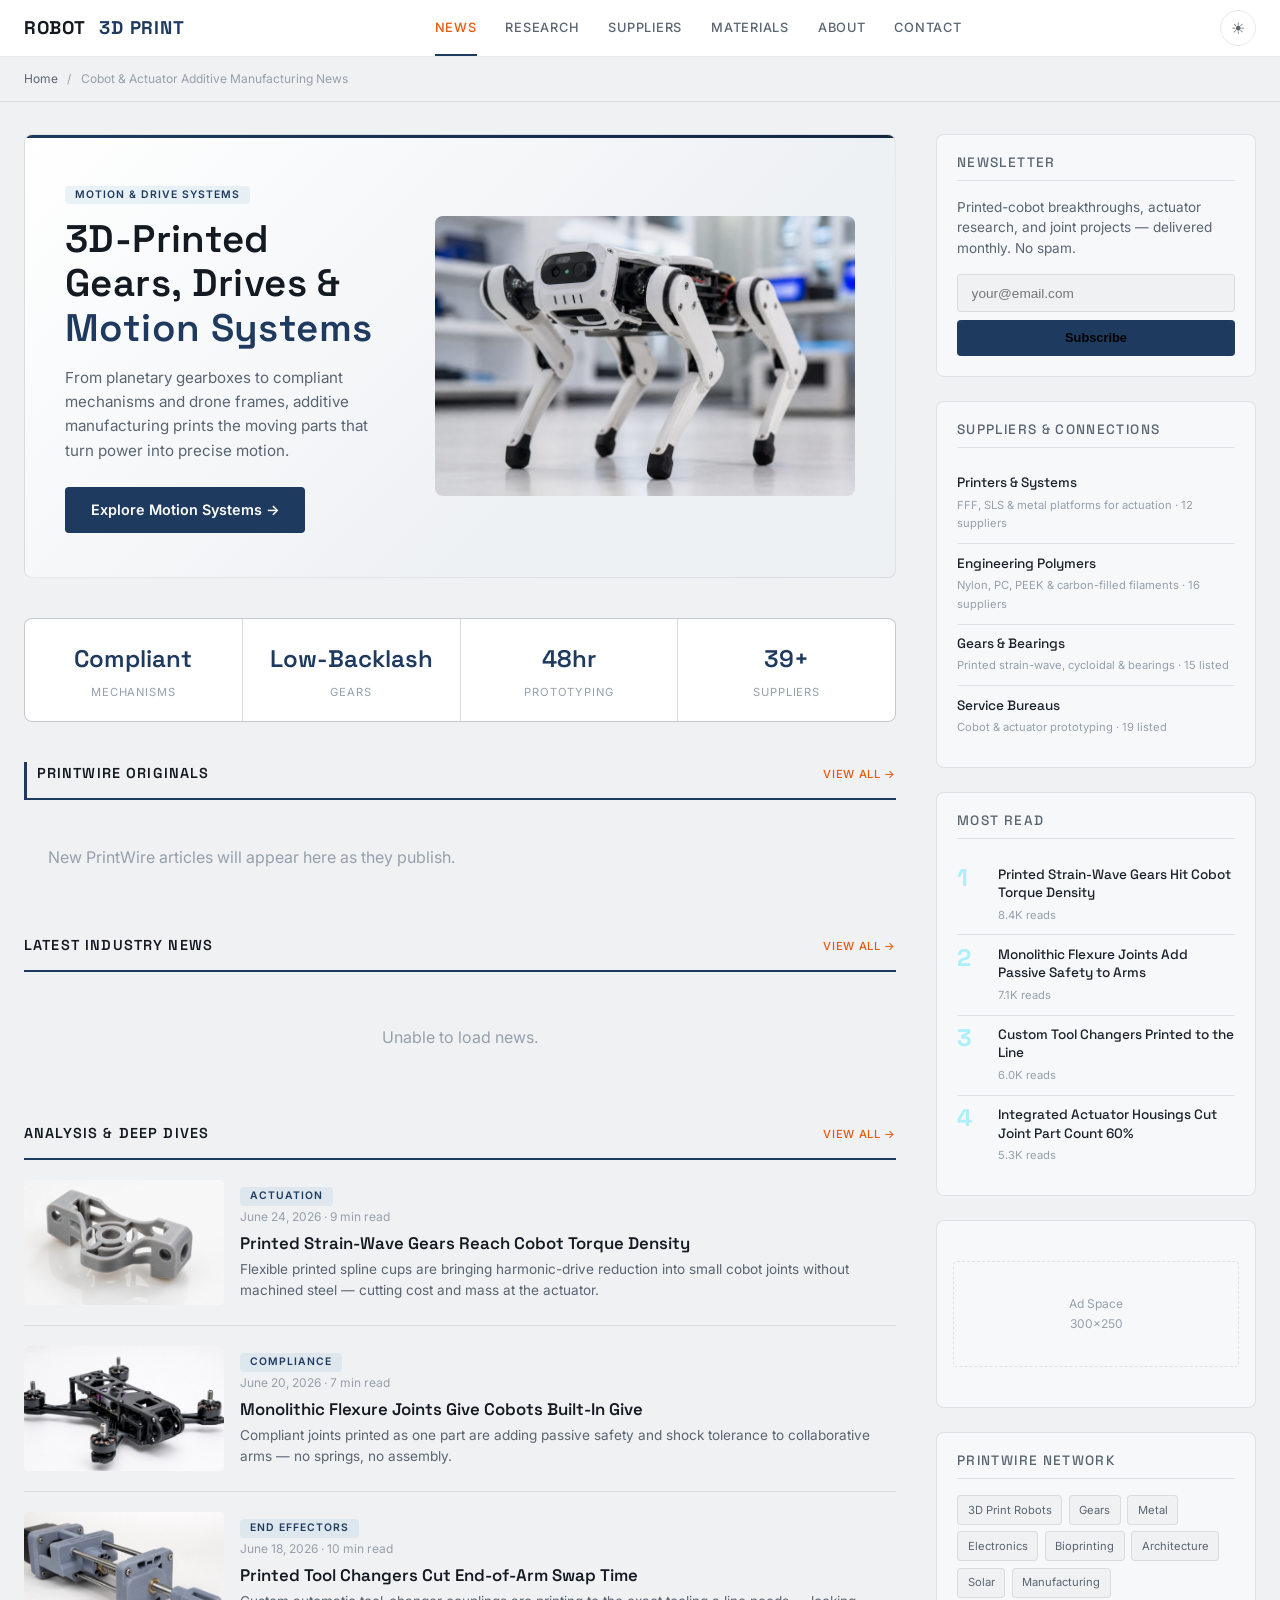
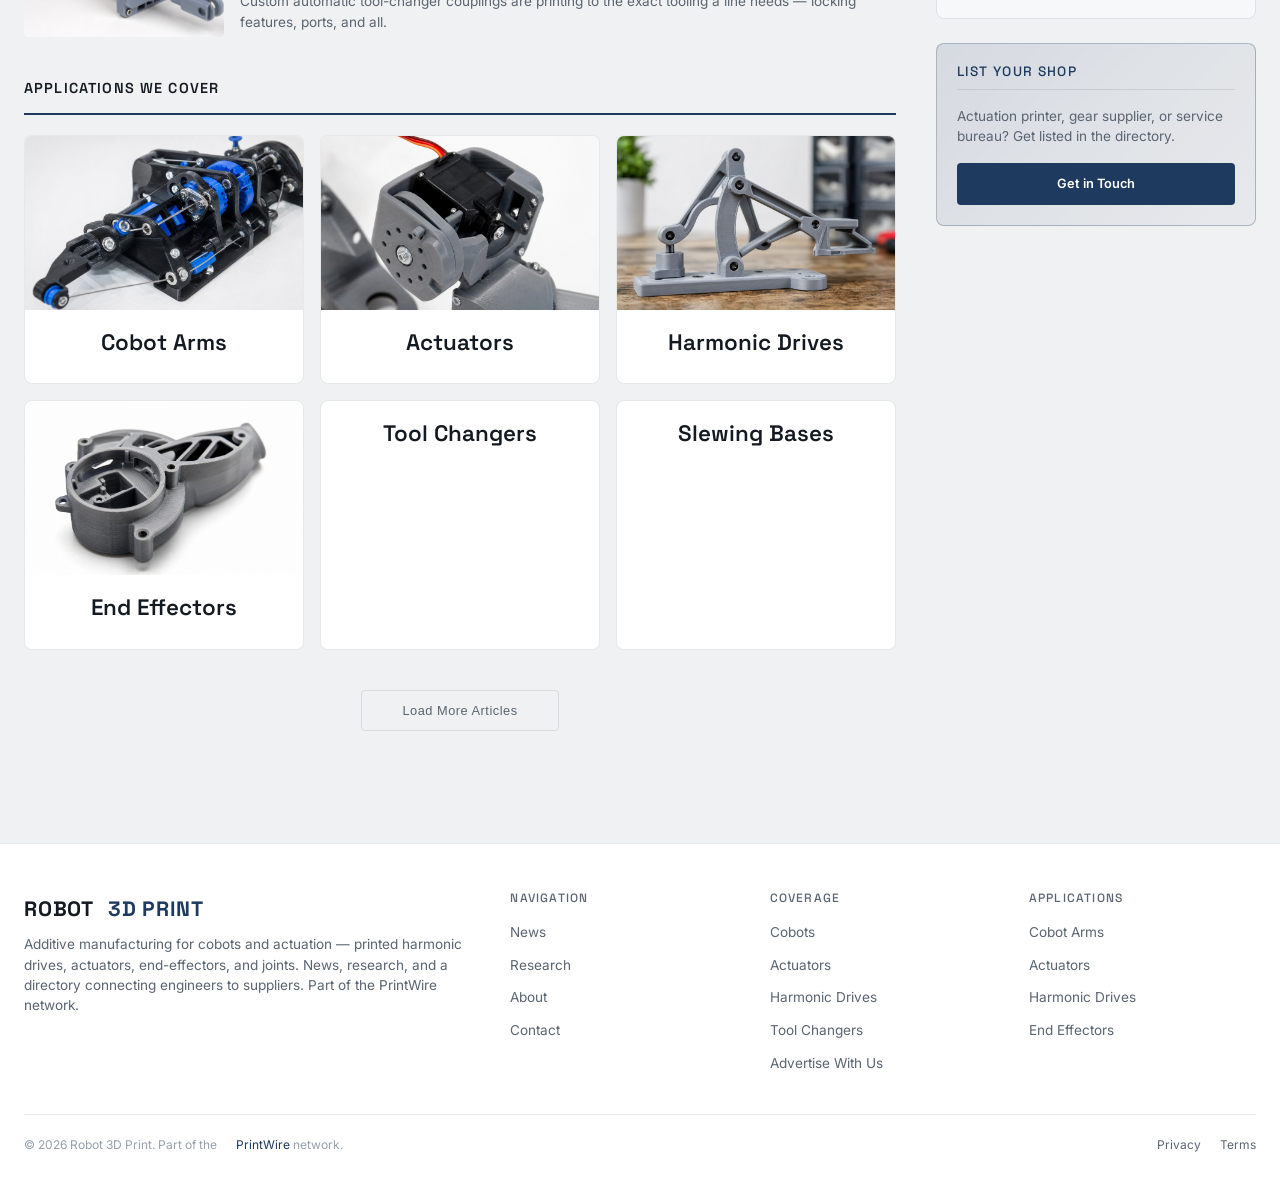
==== commit c0780a5e: "Diversify: market-targeted variant layout, unique per-site gpt-image-2 imagery (no repeats), light/d" ====
--- a/static/index.html
+++ b/static/index.html
@@ -13,10 +13,10 @@
   <meta property="og:type" content="website">
   <meta property="og:title" content="Robot 3D Print — Cobot &amp; Actuator Additive Manufacturing News &amp; Suppliers">
   <meta property="og:description" content="Robot 3D Print: additive manufacturing for cobots and actuation — printed harmonic drives, actuators, end-effectors, tool changers, and joints. News, research, and a supplier directory.">
-  <meta property="og:image" content="https://robot3dprint.com/images/ro01_cobot.png">
+  <meta property="og:image" content="https://robot3dprint.com/images/01_hero_quadruped_walking.png">
   <meta property="og:url" content="https://robot3dprint.com/">
   <meta name="twitter:card" content="summary_large_image">
-  <meta name="twitter:image" content="https://robot3dprint.com/images/ro01_cobot.png">
+  <meta name="twitter:image" content="https://robot3dprint.com/images/01_hero_quadruped_walking.png">
 </head>
 <body>
 
@@ -45,40 +45,23 @@
 <div class="ed-layout">
   <div class="ed-main">
 
-    <article class="ed-hero">
-      <img src="images/ro01_cobot.png" alt="3D printed collaborative robot arm segment">
-      <div class="ed-hero-overlay"></div>
-      <div class="ed-hero-content">
-        <span class="ed-badge">Cobots</span>
-        <h1><a href="#">Printed Actuation Is Rewriting the Cobot Joint</a></h1>
-        <div class="ed-hero-meta">
-          <span>June 27, 2026</span>
-          <span>·</span>
-          <span>8 min read</span>
-          <span>·</span>
-          <span>By PrintWire Editorial</span>
-        </div>
-        <p class="ed-hero-excerpt">Harmonic drives, integrated actuators, and compliant joints printed as monolithic parts are shrinking the collaborative-robot joint — fewer components, lower mass, and tunable compliance.</p>
+    <article class="ed-hero-split">
+      <div class="ed-hero-split-text">
+        <span class="ed-badge">Motion & Drive Systems</span>
+        <h1>3D-Printed Gears, Drives &amp; <span class="ed-logo-accent">Motion Systems</span></h1>
+        <p class="ed-hero-excerpt">From planetary gearboxes to compliant mechanisms and drone frames, additive manufacturing prints the moving parts that turn power into precise motion.</p>
+        <a href="/articles/" class="ed-hero-cta">Explore Motion Systems &rarr;</a>
+      </div>
+      <div class="ed-hero-visual">
+        <img src="images/01_hero_quadruped_walking.png" alt="Motion & Drive Systems">
       </div>
     </article>
 
     <div class="ed-stats">
-      <div class="ed-stat">
-        <div class="ed-stat-value">monolithic</div>
-        <div class="ed-stat-label">Printed Joints</div>
-      </div>
-      <div class="ed-stat">
-        <div class="ed-stat-value">&lt;40%</div>
-        <div class="ed-stat-label">Part Count</div>
-      </div>
-      <div class="ed-stat">
-        <div class="ed-stat-value">48hr</div>
-        <div class="ed-stat-label">Prototyping</div>
-      </div>
-      <div class="ed-stat">
-        <div class="ed-stat-value">55+</div>
-        <div class="ed-stat-label">Active Suppliers</div>
-      </div>
+      <div class="ed-stat"><div class="ed-stat-value">Compliant</div><div class="ed-stat-label">Mechanisms</div></div>
+      <div class="ed-stat"><div class="ed-stat-value">Low-Backlash</div><div class="ed-stat-label">Gears</div></div>
+      <div class="ed-stat"><div class="ed-stat-value">48hr</div><div class="ed-stat-label">Prototyping</div></div>
+      <div class="ed-stat"><div class="ed-stat-value">39+</div><div class="ed-stat-label">Suppliers</div></div>
     </div>
 
     <div class="ed-section-label" style="border-left:3px solid var(--accent);padding-left:0.6rem;">
@@ -103,7 +86,7 @@
     </div>
     <div class="ed-list">
       <article class="ed-list-item">
-        <img src="images/ro03_harmonic.png" alt="Printed harmonic drive">
+        <img src="images/02_compliant_flexure.png" alt="Printed harmonic drive">
         <div>
           <span class="ed-badge">Actuation</span>
           <div class="ed-card-meta">June 24, 2026 · 9 min read</div>
@@ -112,7 +95,7 @@
         </div>
       </article>
       <article class="ed-list-item">
-        <img src="images/ro07_flex_joint.png" alt="Compliant flexure joint">
+        <img src="images/03_drone_frame.png" alt="Compliant flexure joint">
         <div>
           <span class="ed-badge">Compliance</span>
           <div class="ed-card-meta">June 20, 2026 · 7 min read</div>
@@ -121,7 +104,7 @@
         </div>
       </article>
       <article class="ed-list-item">
-        <img src="images/ro09_tool_changer.png" alt="Printed tool changer">
+        <img src="images/04_linear_actuator.png" alt="Printed tool changer">
         <div>
           <span class="ed-badge">End Effectors</span>
           <div class="ed-card-meta">June 18, 2026 · 10 min read</div>
@@ -136,27 +119,27 @@
     </div>
     <div class="ed-card-grid" style="grid-template-columns: repeat(3, 1fr); gap: 1rem; margin-bottom: 2.5rem;">
       <a href="#" class="ed-card" style="text-align:center;">
-        <img class="ed-card-img" src="images/ro01_cobot.png" alt="Cobot Arms">
+        <img class="ed-card-img" src="images/05_cable_driven.png" alt="Cobot Arms">
         <div class="ed-card-body"><h3>Cobot Arms</h3></div>
       </a>
       <a href="#" class="ed-card" style="text-align:center;">
-        <img class="ed-card-img" src="images/ro02_actuator.png" alt="Actuators">
+        <img class="ed-card-img" src="images/06_servo_driven.png" alt="Actuators">
         <div class="ed-card-body"><h3>Actuators</h3></div>
       </a>
       <a href="#" class="ed-card" style="text-align:center;">
-        <img class="ed-card-img" src="images/ro03_harmonic.png" alt="Harmonic Drives">
+        <img class="ed-card-img" src="images/07_motion_linkage.png" alt="Harmonic Drives">
         <div class="ed-card-body"><h3>Harmonic Drives</h3></div>
       </a>
       <a href="#" class="ed-card" style="text-align:center;">
-        <img class="ed-card-img" src="images/ro05_end_effector.png" alt="End Effectors">
+        <img class="ed-card-img" src="images/08_lightweight_actuator.png" alt="End Effectors">
         <div class="ed-card-body"><h3>End Effectors</h3></div>
       </a>
       <a href="#" class="ed-card" style="text-align:center;">
-        <img class="ed-card-img" src="images/ro09_tool_changer.png" alt="Tool Changers">
+        
         <div class="ed-card-body"><h3>Tool Changers</h3></div>
       </a>
       <a href="#" class="ed-card" style="text-align:center;">
-        <img class="ed-card-img" src="images/ro08_base_ring.png" alt="Slewing Bases">
+        
         <div class="ed-card-body"><h3>Slewing Bases</h3></div>
       </a>
     </div>
--- a/static/css/editorial.css
+++ b/static/css/editorial.css
@@ -777,3 +777,44 @@
 .ed-footer li a:hover, .ed-footer-bottom a:hover { color: var(--link) !important; }
 .ed-nav a:hover, .ed-nav a.active { color: var(--link) !important; }
 .ed-network-links a:hover, .ed-theme-toggle:hover { border-color: var(--link) !important; color: var(--link) !important; }
+
+/* variant: two-column split hero */
+.ed-hero-split {
+  display: grid;
+  grid-template-columns: 1fr 420px;
+  gap: 2.5rem;
+  align-items: center;
+  background: linear-gradient(135deg, var(--bg-card) 0%, var(--bg) 65%);
+  border: 1px solid var(--border);
+  border-radius: var(--radius);
+  padding: 2.75rem 2.5rem;
+  margin-bottom: 2.5rem;
+  position: relative;
+  overflow: hidden;
+}
+.ed-hero-split::before {
+  content: ''; position: absolute; top: 0; left: 0; right: 0; height: 3px;
+  background: linear-gradient(90deg, var(--accent), var(--accent-dark));
+}
+.ed-hero-split h1 { font-size: 2.4rem; line-height: 1.15; margin: 0.75rem 0 0.5rem; }
+.ed-hero-split .ed-hero-excerpt { max-width: none; margin-top: 1rem; }
+.ed-hero-cta {
+  display: inline-block; margin-top: 1.5rem;
+  padding: 0.7rem 1.6rem; border-radius: var(--radius-sm);
+  background: var(--accent); color: #fff; font-weight: 600; font-size: 0.9rem;
+  transition: transform var(--transition), box-shadow var(--transition);
+}
+.ed-hero-cta:hover { transform: translateY(-2px); box-shadow: 0 6px 20px var(--accent-dim); }
+.ed-hero-visual {
+  position: relative; border-radius: var(--radius); overflow: hidden; aspect-ratio: 3/2;
+}
+.ed-hero-visual img { width: 100%; height: 100%; object-fit: cover; display: block; }
+.ed-hero-visual::after {
+  content: ''; position: absolute; inset: 0;
+  background: linear-gradient(135deg, var(--accent-dim) 0%, transparent 60%);
+}
+@media (max-width: 768px) {
+  .ed-hero-split { grid-template-columns: 1fr; padding: 1.75rem 1.5rem; }
+  .ed-hero-split h1 { font-size: 1.7rem; }
+  .ed-hero-visual { order: -1; }
+}
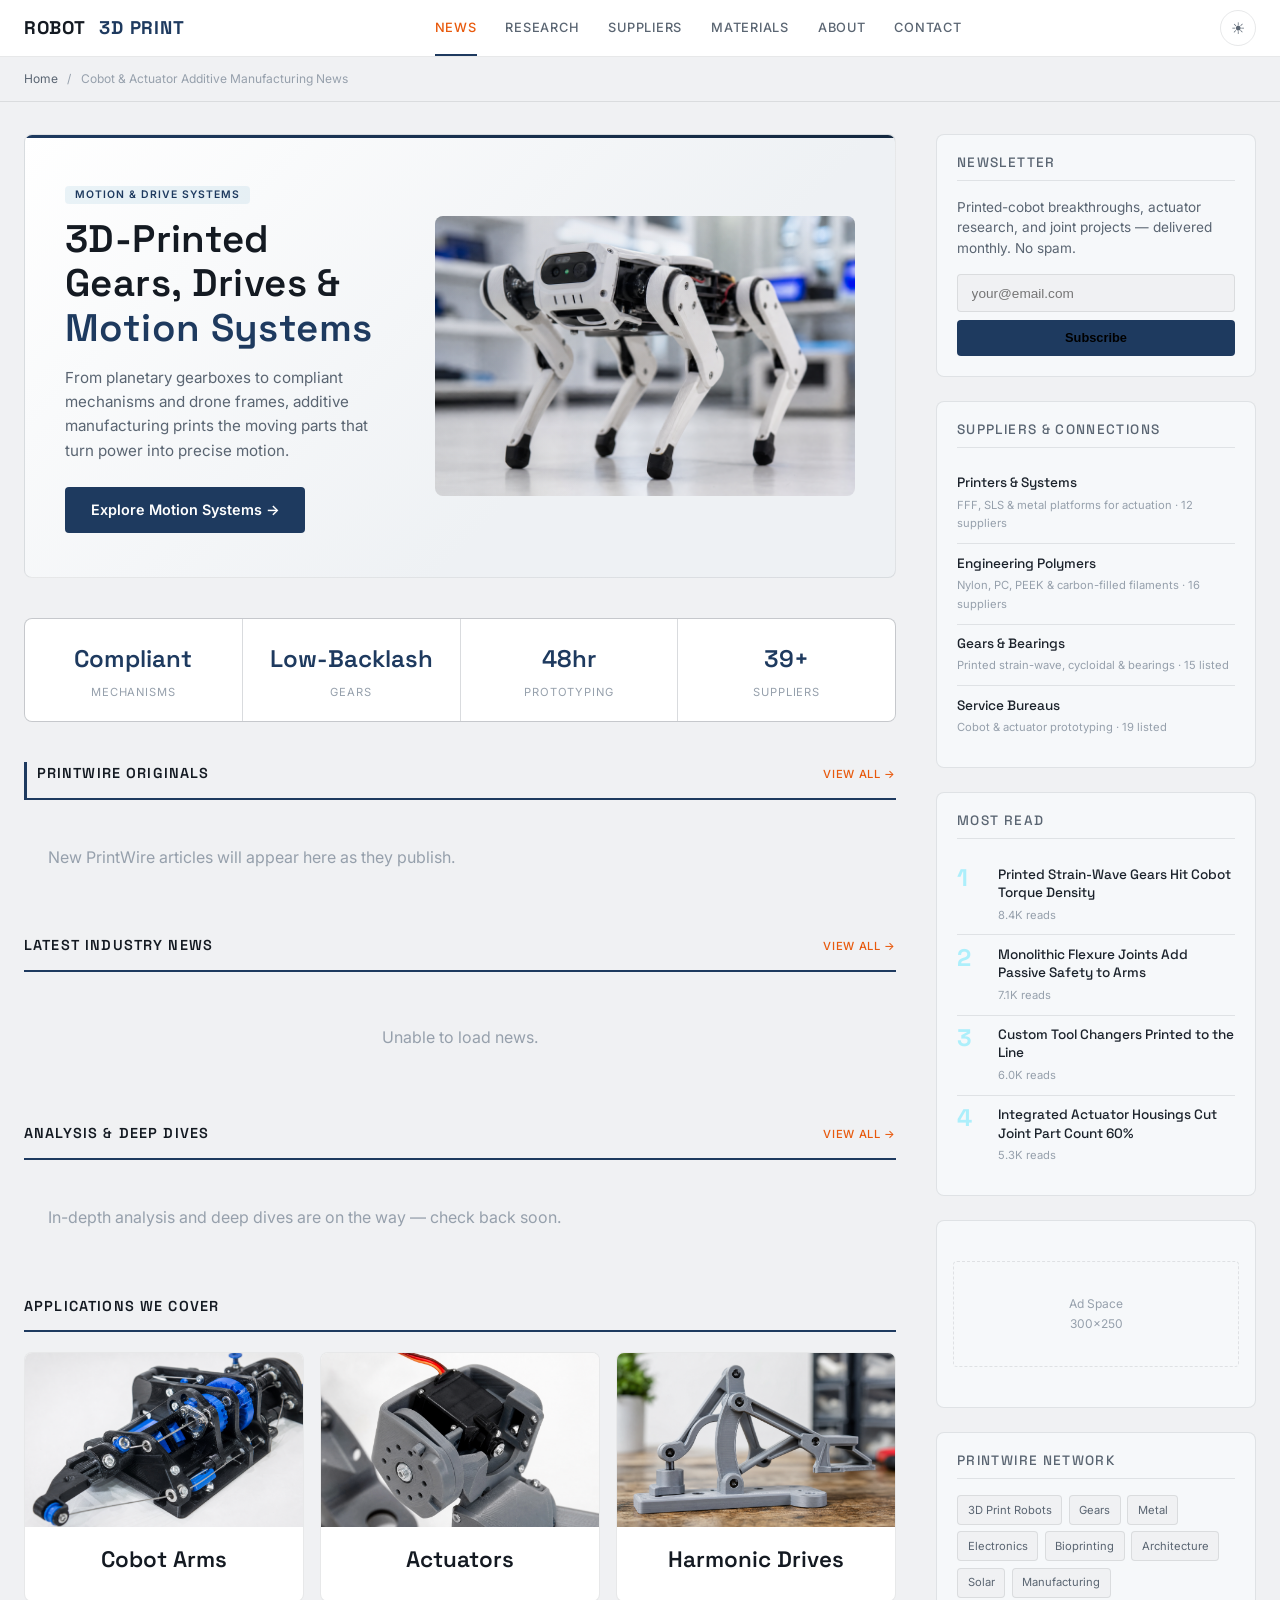
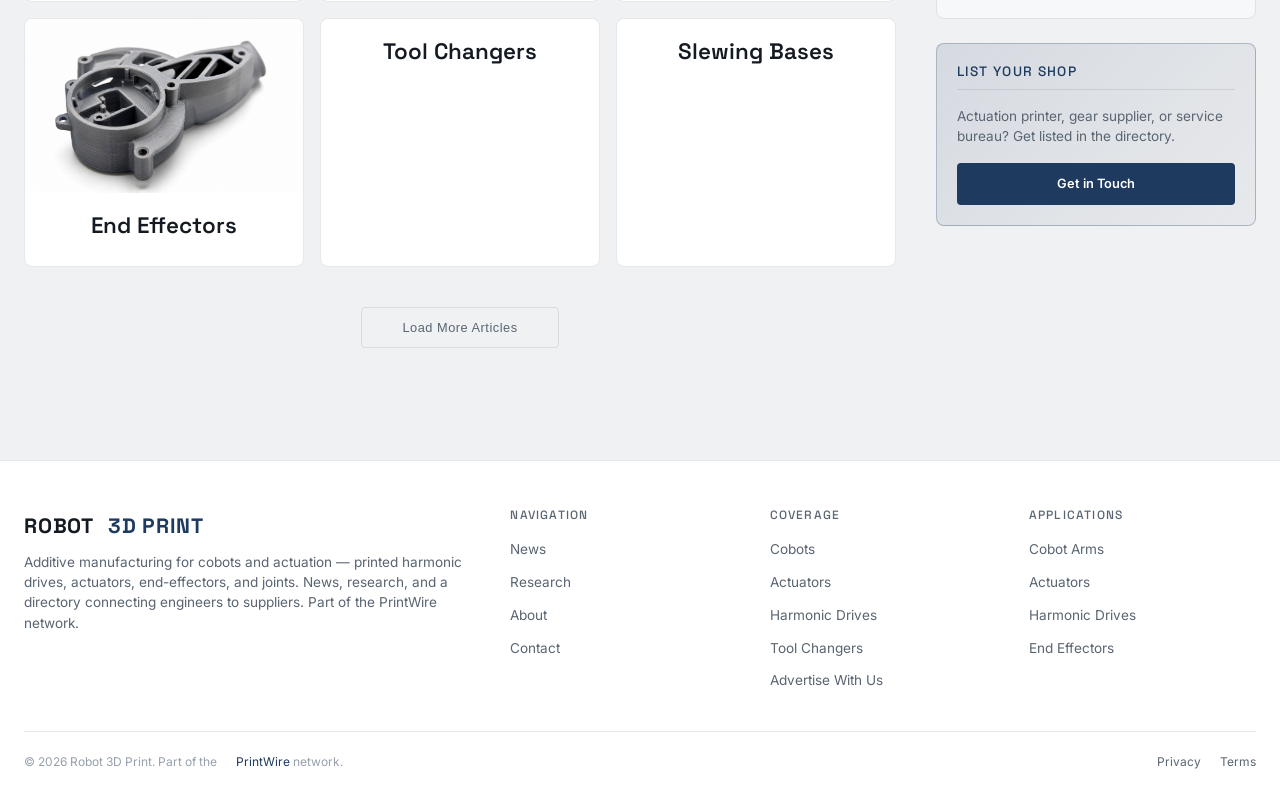
==== commit 5b82569a: "Wire up Analysis and Deep Dives section from network.json feed" ====
--- a/static/index.html
+++ b/static/index.html
@@ -82,36 +82,10 @@
 
     <div class="ed-section-label">
       Analysis &amp; Deep Dives
-      <a href="#">View All &rarr;</a>
-    </div>
-    <div class="ed-list">
-      <article class="ed-list-item">
-        <img src="images/02_compliant_flexure.png" alt="Printed harmonic drive">
-        <div>
-          <span class="ed-badge">Actuation</span>
-          <div class="ed-card-meta">June 24, 2026 · 9 min read</div>
-          <h3><a href="#">Printed Strain-Wave Gears Reach Cobot Torque Density</a></h3>
-          <p class="ed-card-excerpt">Flexible printed spline cups are bringing harmonic-drive reduction into small cobot joints without machined steel — cutting cost and mass at the actuator.</p>
-        </div>
-      </article>
-      <article class="ed-list-item">
-        <img src="images/03_drone_frame.png" alt="Compliant flexure joint">
-        <div>
-          <span class="ed-badge">Compliance</span>
-          <div class="ed-card-meta">June 20, 2026 · 7 min read</div>
-          <h3><a href="#">Monolithic Flexure Joints Give Cobots Built-In Give</a></h3>
-          <p class="ed-card-excerpt">Compliant joints printed as one part are adding passive safety and shock tolerance to collaborative arms — no springs, no assembly.</p>
-        </div>
-      </article>
-      <article class="ed-list-item">
-        <img src="images/04_linear_actuator.png" alt="Printed tool changer">
-        <div>
-          <span class="ed-badge">End Effectors</span>
-          <div class="ed-card-meta">June 18, 2026 · 10 min read</div>
-          <h3><a href="#">Printed Tool Changers Cut End-of-Arm Swap Time</a></h3>
-          <p class="ed-card-excerpt">Custom automatic tool-changer couplings are printing to the exact tooling a line needs — locking features, ports, and all.</p>
-        </div>
-      </article>
+      <a href="/articles/">View All &rarr;</a>
+    </div>
+    <div class="ed-list" id="pwDeepDives">
+      <div style="padding:1.5rem;color:var(--text-faint);">Loading analysis…</div>
     </div>
 
     <div class="ed-section-label">
@@ -330,6 +304,16 @@
     { url: 'https://3dprintingindustry.com/feed/', name: '3DPI' }
   ];
 
+    function bestImg(item){
+    var raw = '';
+    var html = item.content || item.description || '';
+    var m = html.match(/<img[^>]+src=["']([^"'>]+)["']/i);
+    if (m) raw = m[1];
+    if (!raw) raw = (item.enclosure && item.enclosure.link) || item.thumbnail || '';
+    if (!raw) return '';
+    var full = raw.replace(/-\d{2,4}x\d{2,4}(?=\.(jpg|jpeg|png|webp|gif)(\?|$))/i, '');
+    return 'https://wsrv.nl/?url=' + encodeURIComponent(full) + '&w=800&h=534&fit=cover&a=attention&output=jpg&q=82';
+  }
   var api = 'https://api.rss2json.com/v1/api.json?rss_url=';
   var rss = [];
   var localArts = [];
@@ -391,7 +375,7 @@
             rss.push({ title: item.title, link: item.link,
               desc: stripHtml(item.description).substring(0,140) + '…',
               date: item.pubDate, source: feed.name, local: false,
-              img: item.thumbnail || (item.enclosure && item.enclosure.link) || '' });
+              img: bestImg(item) });
           });
         }
       })
@@ -412,6 +396,31 @@
       : '<div style="grid-column:1/-1;text-align:center;padding:2rem;color:var(--text-faint);">Unable to load news.</div>';
   }
 })();
+
+// -- Analysis & Deep Dives: PrintWire catalog in list format --
+(function(){
+  var box = document.getElementById('pwDeepDives');
+  if (!box) return;
+  function esc(s){var d=document.createElement('div');d.appendChild(document.createTextNode(s==null?'':s));return d.innerHTML;}
+  var empty = '<div style="padding:1.5rem;color:var(--text-faint);">In-depth analysis and deep dives are on the way — check back soon.</div>';
+  fetch('network.json',{cache:'no-store'})
+    .then(function(r){ return r.ok ? r.json() : []; })
+    .then(function(items){
+      items = (items || []).slice();
+      items.sort(function(a,b){ return (b.iso||'').localeCompare(a.iso||''); });
+      if (!items.length){ box.innerHTML = empty; return; }
+      box.innerHTML = items.slice(0,8).map(function(a){
+        var img = a.img ? '<img src="'+esc(a.img)+'" alt="" loading="lazy">' : '';
+        var meta = esc(a.date||'') + (a.origin ? ' · '+esc(a.origin) : '');
+        return '<article class="ed-list-item">'+img+'<div>'+
+          '<div class="ed-card-meta">'+meta+'</div>'+
+          '<h3><a href="'+esc(a.url)+'">'+esc(a.title)+'</a></h3>'+
+          '<p class="ed-card-excerpt">'+esc(a.summary||'')+'</p>'+
+          '</div></article>';
+      }).join('');
+    })
+    .catch(function(){ box.innerHTML = empty; });
+})();
 </script>
 </body>
 </html>
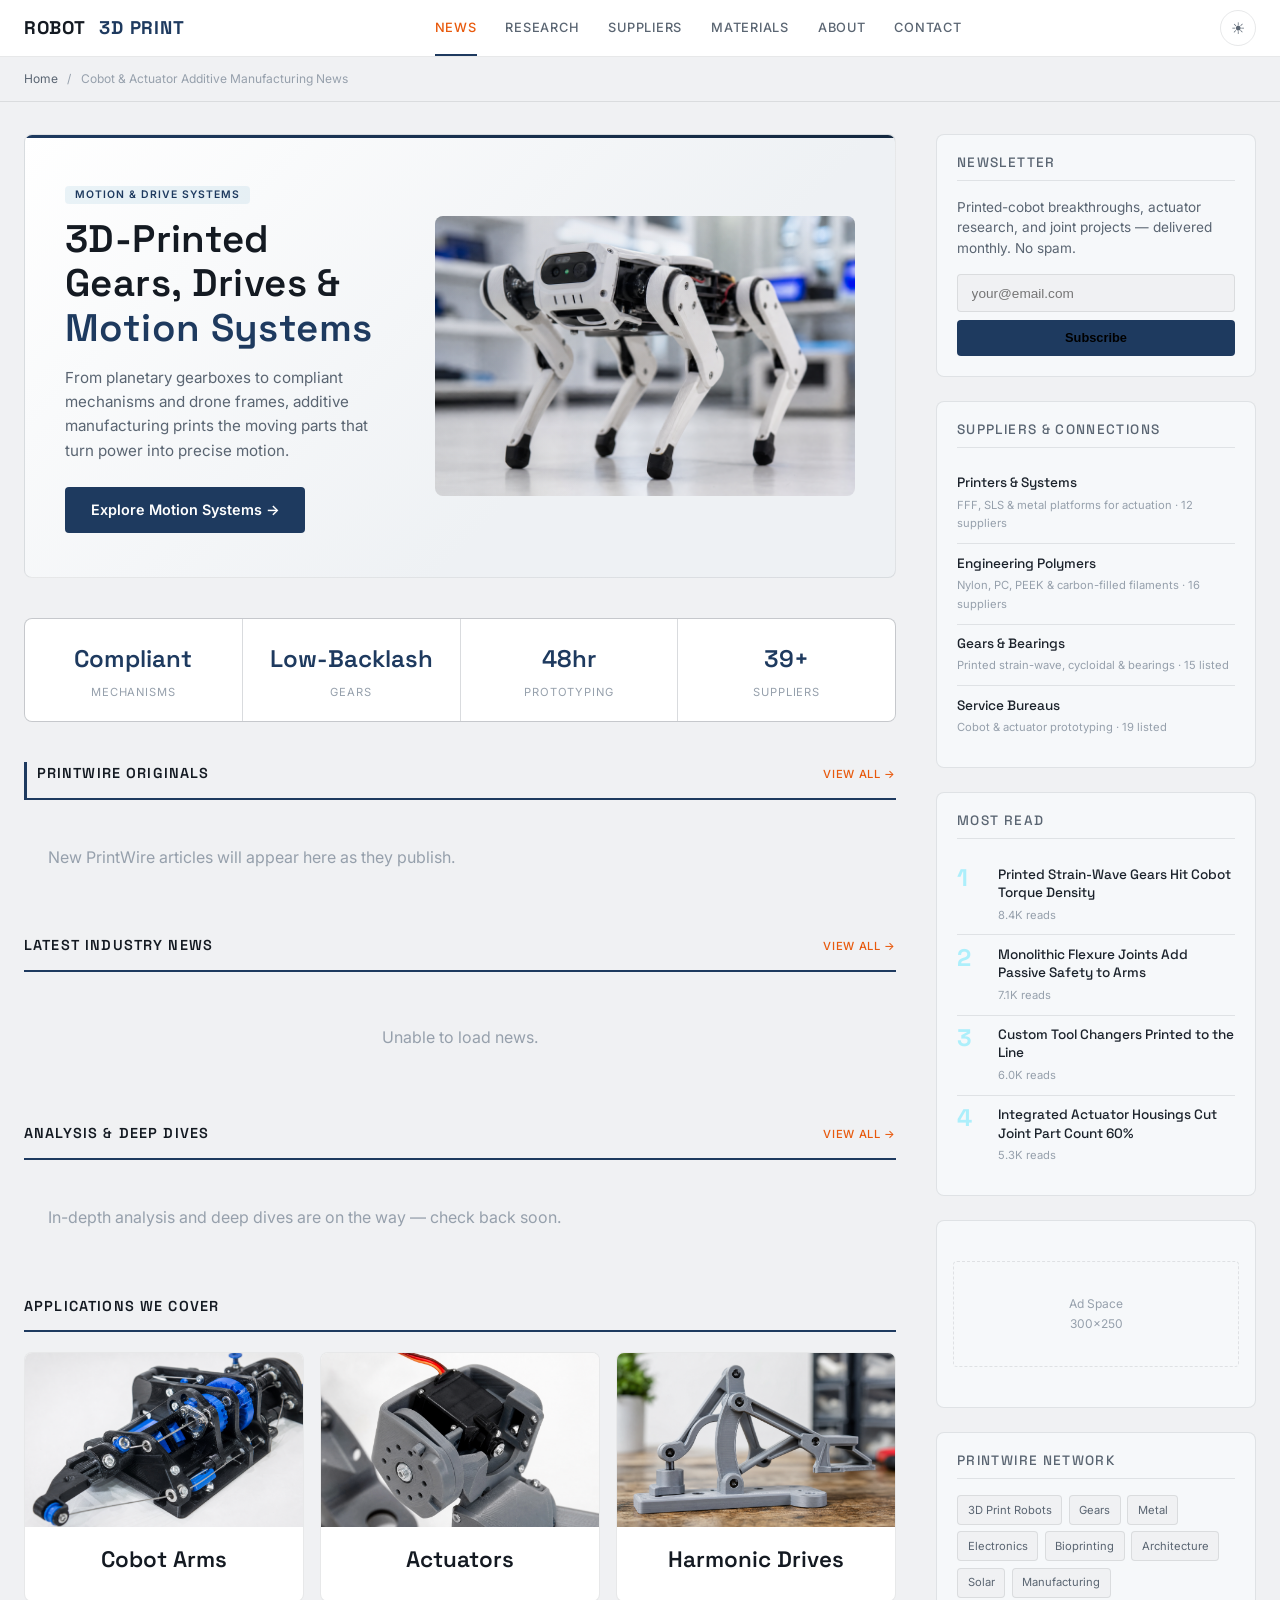
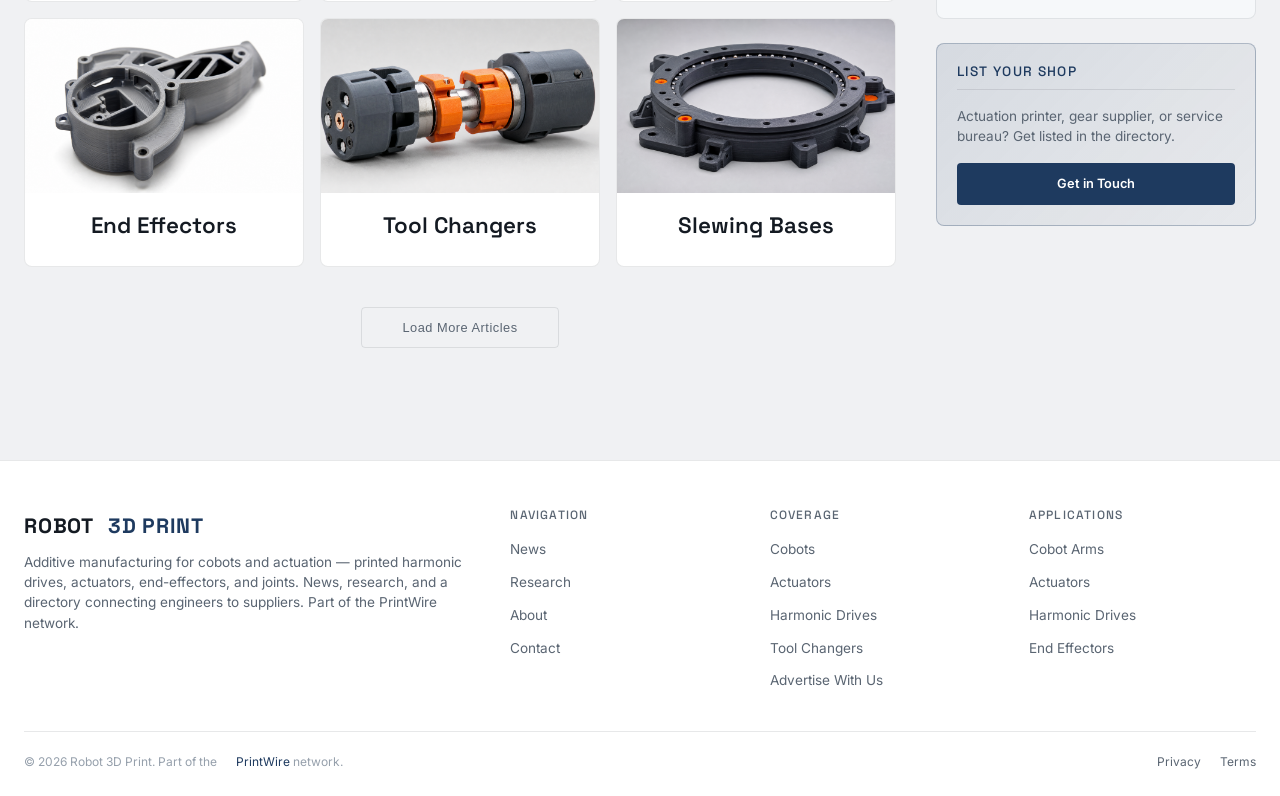
==== commit 86a12244: "Add missing category card images The Applications We Cover grid had cards with no <img> at all: the " ====
--- a/static/index.html
+++ b/static/index.html
@@ -109,11 +109,11 @@
         <div class="ed-card-body"><h3>End Effectors</h3></div>
       </a>
       <a href="#" class="ed-card" style="text-align:center;">
-        
+        <img class="ed-card-img" src="images/ro09_tool_changer.png" alt="Tool Changers">
         <div class="ed-card-body"><h3>Tool Changers</h3></div>
       </a>
       <a href="#" class="ed-card" style="text-align:center;">
-        
+        <img class="ed-card-img" src="images/ro08_base_ring.png" alt="Slewing Bases">
         <div class="ed-card-body"><h3>Slewing Bases</h3></div>
       </a>
     </div>
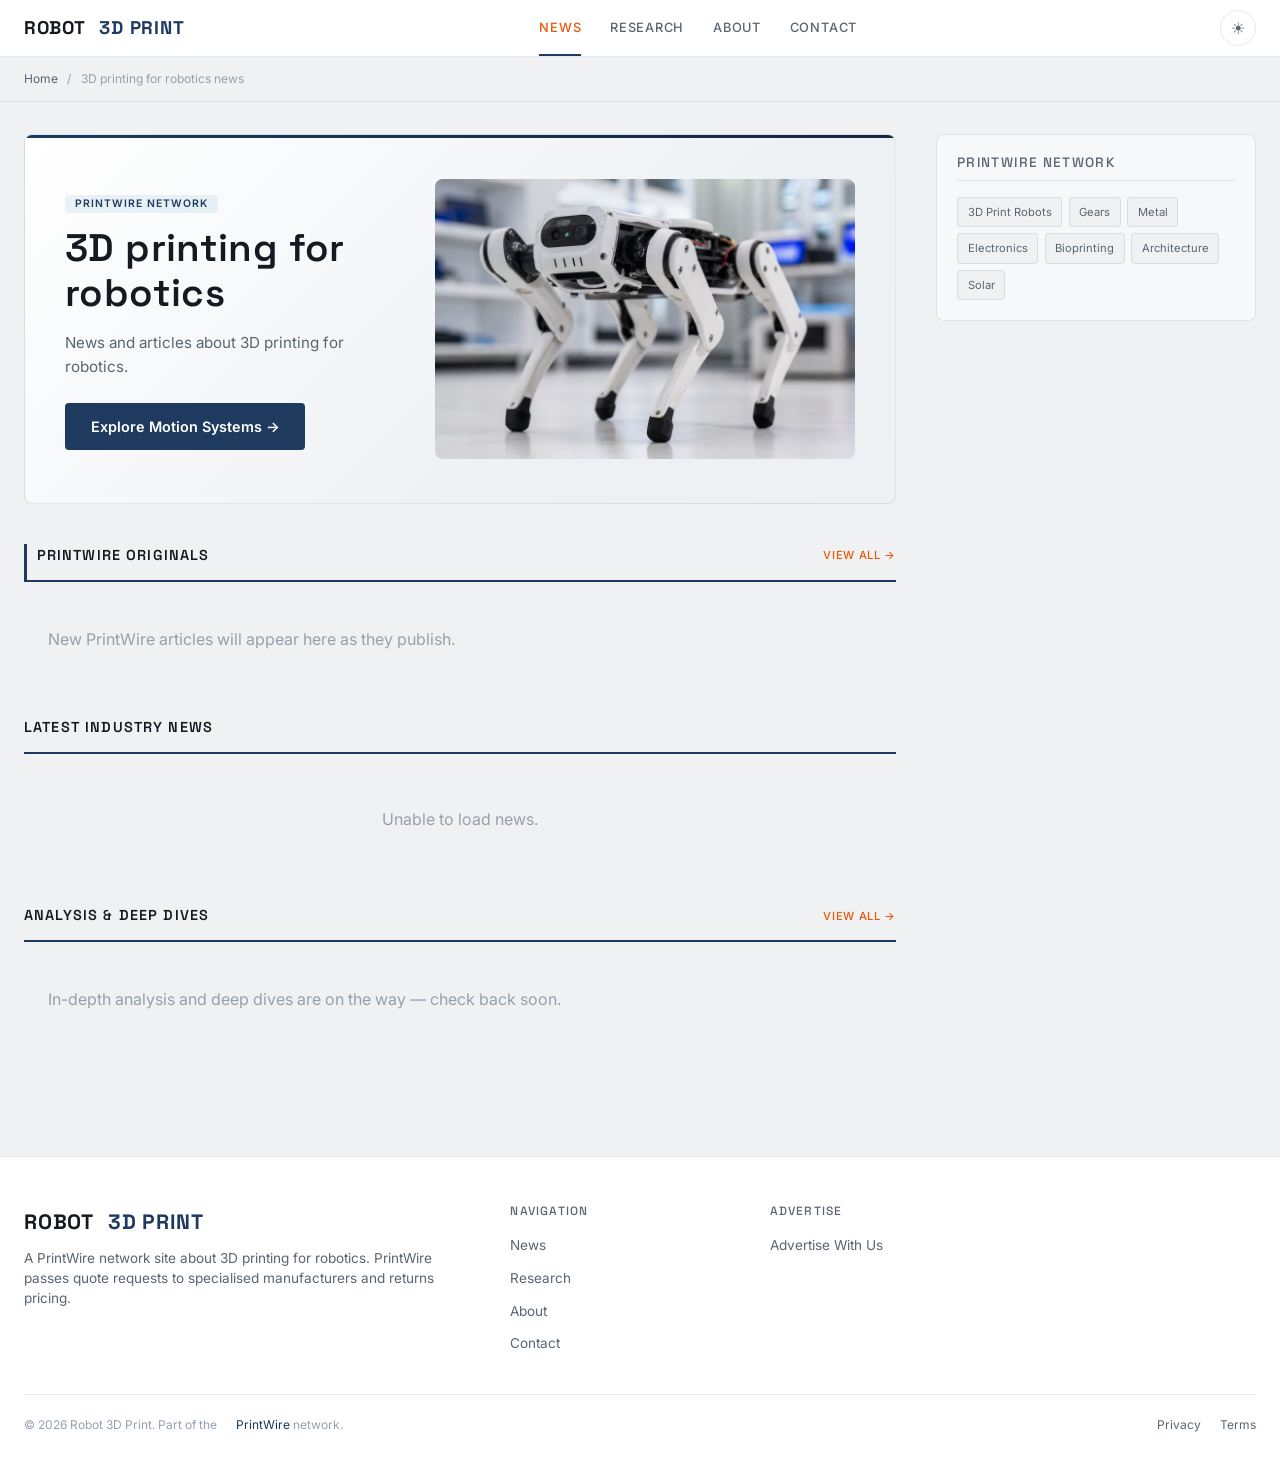
==== commit afdc19db: "Site fixes round 2: honest head tags and footers, own name and niche, quote form Round 2 of 2026-11-" ====
--- a/static/index.html
+++ b/static/index.html
@@ -3,16 +3,16 @@
 <head>
   <meta charset="UTF-8">
   <meta name="viewport" content="width=device-width, initial-scale=1.0">
-  <meta name="description" content="Robot 3D Print: additive manufacturing for cobots and actuation — printed harmonic drives, actuators, end-effectors, tool changers, and joints. News, research, and a supplier directory.">
-  <title>Robot 3D Print — Cobot &amp; Actuator Additive Manufacturing News &amp; Suppliers</title>
+  <meta name="description" content="Robot 3D Print is a PrintWire network site about 3D printing for robotics. PrintWire passes quote requests to specialised manufacturers and returns pricing. PrintWire does not manufacture parts itself.">
+  <title>Robot 3D Print | 3D printing for robotics</title>
   <link rel="preconnect" href="https://fonts.googleapis.com">
   <link rel="preconnect" href="https://fonts.gstatic.com" crossorigin>
   <link href="https://fonts.googleapis.com/css2?family=Space+Grotesk:wght@500;600;700&family=Inter:wght@400;500;600&display=swap" rel="stylesheet">
   <link rel="stylesheet" href="css/editorial.css">
   <link rel="icon" type="image/svg+xml" href="/favicon.svg">
   <meta property="og:type" content="website">
-  <meta property="og:title" content="Robot 3D Print — Cobot &amp; Actuator Additive Manufacturing News &amp; Suppliers">
-  <meta property="og:description" content="Robot 3D Print: additive manufacturing for cobots and actuation — printed harmonic drives, actuators, end-effectors, tool changers, and joints. News, research, and a supplier directory.">
+  <meta property="og:title" content="Robot 3D Print | 3D printing for robotics">
+  <meta property="og:description" content="Robot 3D Print is a PrintWire network site about 3D printing for robotics. PrintWire passes quote requests to specialised manufacturers and returns pricing. PrintWire does not manufacture parts itself.">
   <meta property="og:image" content="https://robot3dprint.com/images/01_hero_quadruped_walking.png">
   <meta property="og:url" content="https://robot3dprint.com/">
   <meta name="twitter:card" content="summary_large_image">
@@ -29,8 +29,6 @@
     <nav class="ed-nav">
       <a href="index.html" class="active">News</a>
       <a href="/articles/">Research</a>
-      <a href="#suppliers">Suppliers</a>
-      <a href="#suppliers">Materials</a>
       <a href="about.html">About</a>
       <a href="contact.html">Contact</a>
     </nav>
@@ -39,7 +37,7 @@
 </header>
 
 <div class="ed-breadcrumbs">
-  <a href="index.html">Home</a> <span>/</span> Cobot &amp; Actuator Additive Manufacturing News
+  <a href="index.html">Home</a> <span>/</span> 3D printing for robotics news
 </div>
 
 <div class="ed-layout">
@@ -47,22 +45,16 @@
 
     <article class="ed-hero-split">
       <div class="ed-hero-split-text">
-        <span class="ed-badge">Motion & Drive Systems</span>
-        <h1>3D-Printed Gears, Drives &amp; <span class="ed-logo-accent">Motion Systems</span></h1>
-        <p class="ed-hero-excerpt">From planetary gearboxes to compliant mechanisms and drone frames, additive manufacturing prints the moving parts that turn power into precise motion.</p>
+        <span class="ed-badge">PrintWire network</span>
+        <h1>3D printing for robotics</h1>
+        <p class="ed-hero-excerpt">News and articles about 3D printing for robotics.</p>
         <a href="/articles/" class="ed-hero-cta">Explore Motion Systems &rarr;</a>
       </div>
       <div class="ed-hero-visual">
-        <img src="images/01_hero_quadruped_walking.png" alt="Motion & Drive Systems">
+        <img src="images/01_hero_quadruped_walking.png" alt="3D printing for robotics">
       </div>
     </article>
 
-    <div class="ed-stats">
-      <div class="ed-stat"><div class="ed-stat-value">Compliant</div><div class="ed-stat-label">Mechanisms</div></div>
-      <div class="ed-stat"><div class="ed-stat-value">Low-Backlash</div><div class="ed-stat-label">Gears</div></div>
-      <div class="ed-stat"><div class="ed-stat-value">48hr</div><div class="ed-stat-label">Prototyping</div></div>
-      <div class="ed-stat"><div class="ed-stat-value">39+</div><div class="ed-stat-label">Suppliers</div></div>
-    </div>
 
     <div class="ed-section-label" style="border-left:3px solid var(--accent);padding-left:0.6rem;">
       PrintWire Originals
@@ -74,7 +66,7 @@
 
     <div class="ed-section-label">
       Latest Industry News
-      <a href="#">View All &rarr;</a>
+      
     </div>
     <div class="ed-card-grid" id="newsGrid">
       <div style="grid-column: 1/-1; text-align:center; padding:2rem; color:var(--text-faint);">Loading latest news…</div>
@@ -88,121 +80,15 @@
       <div style="padding:1.5rem;color:var(--text-faint);">Loading analysis…</div>
     </div>
 
-    <div class="ed-section-label">
-      Applications We Cover
-    </div>
-    <div class="ed-card-grid" style="grid-template-columns: repeat(3, 1fr); gap: 1rem; margin-bottom: 2.5rem;">
-      <a href="#" class="ed-card" style="text-align:center;">
-        <img class="ed-card-img" src="images/05_cable_driven.png" alt="Cobot Arms">
-        <div class="ed-card-body"><h3>Cobot Arms</h3></div>
-      </a>
-      <a href="#" class="ed-card" style="text-align:center;">
-        <img class="ed-card-img" src="images/06_servo_driven.png" alt="Actuators">
-        <div class="ed-card-body"><h3>Actuators</h3></div>
-      </a>
-      <a href="#" class="ed-card" style="text-align:center;">
-        <img class="ed-card-img" src="images/07_motion_linkage.png" alt="Harmonic Drives">
-        <div class="ed-card-body"><h3>Harmonic Drives</h3></div>
-      </a>
-      <a href="#" class="ed-card" style="text-align:center;">
-        <img class="ed-card-img" src="images/08_lightweight_actuator.png" alt="End Effectors">
-        <div class="ed-card-body"><h3>End Effectors</h3></div>
-      </a>
-      <a href="#" class="ed-card" style="text-align:center;">
-        <img class="ed-card-img" src="images/ro09_tool_changer.png" alt="Tool Changers">
-        <div class="ed-card-body"><h3>Tool Changers</h3></div>
-      </a>
-      <a href="#" class="ed-card" style="text-align:center;">
-        <img class="ed-card-img" src="images/ro08_base_ring.png" alt="Slewing Bases">
-        <div class="ed-card-body"><h3>Slewing Bases</h3></div>
-      </a>
-    </div>
-
-    <div class="ed-load-more">
-      <button>Load More Articles</button>
-    </div>
+
 
   </div>
 
   <aside class="ed-sidebar">
 
-    <div class="ed-sidebar-block ed-newsletter">
-      <h4>Newsletter</h4>
-      <p>Printed-cobot breakthroughs, actuator research, and joint projects — delivered monthly. No spam.</p>
-      <form action="https://api.web3forms.com/submit" method="POST" onsubmit="this.querySelector('button').textContent='Subscribed!';this.querySelector('button').disabled=true;">
-        <input type="hidden" name="access_key" value="6f33053b-6d08-414b-9615-665f88c98da8">
-        <input type="hidden" name="subject" value="Newsletter Signup — robot3dprint.com">
-        <input type="hidden" name="from_name" value="Newsletter Signup">
-        <input type="email" name="email" placeholder="your@email.com" required>
-        <button type="submit">Subscribe</button>
-      </form>
-    </div>
-
-    <div class="ed-sidebar-block" id="suppliers">
-      <h4>Suppliers &amp; Connections</h4>
-      <div class="ed-popular-item">
-        <div>
-          <h3><a href="#">Printers &amp; Systems</a></h3>
-          <div class="ed-popular-meta">FFF, SLS &amp; metal platforms for actuation · 12 suppliers</div>
-        </div>
-      </div>
-      <div class="ed-popular-item">
-        <div>
-          <h3><a href="#">Engineering Polymers</a></h3>
-          <div class="ed-popular-meta">Nylon, PC, PEEK &amp; carbon-filled filaments · 16 suppliers</div>
-        </div>
-      </div>
-      <div class="ed-popular-item">
-        <div>
-          <h3><a href="#">Gears &amp; Bearings</a></h3>
-          <div class="ed-popular-meta">Printed strain-wave, cycloidal &amp; bearings · 15 listed</div>
-        </div>
-      </div>
-      <div class="ed-popular-item">
-        <div>
-          <h3><a href="#">Service Bureaus</a></h3>
-          <div class="ed-popular-meta">Cobot &amp; actuator prototyping · 19 listed</div>
-        </div>
-      </div>
-    </div>
-
-    <div class="ed-sidebar-block">
-      <h4>Most Read</h4>
-      <div class="ed-popular-item">
-        <span class="ed-popular-num">1</span>
-        <div>
-          <h3><a href="#">Printed Strain-Wave Gears Hit Cobot Torque Density</a></h3>
-          <div class="ed-popular-meta">8.4K reads</div>
-        </div>
-      </div>
-      <div class="ed-popular-item">
-        <span class="ed-popular-num">2</span>
-        <div>
-          <h3><a href="#">Monolithic Flexure Joints Add Passive Safety to Arms</a></h3>
-          <div class="ed-popular-meta">7.1K reads</div>
-        </div>
-      </div>
-      <div class="ed-popular-item">
-        <span class="ed-popular-num">3</span>
-        <div>
-          <h3><a href="#">Custom Tool Changers Printed to the Line</a></h3>
-          <div class="ed-popular-meta">6.0K reads</div>
-        </div>
-      </div>
-      <div class="ed-popular-item">
-        <span class="ed-popular-num">4</span>
-        <div>
-          <h3><a href="#">Integrated Actuator Housings Cut Joint Part Count 60%</a></h3>
-          <div class="ed-popular-meta">5.3K reads</div>
-        </div>
-      </div>
-    </div>
-
-    <div class="ed-sidebar-block" style="text-align:center; color: var(--text-faint); font-size: 0.75rem; padding: 2.5rem 1rem;">
-      <div style="border: 1px dashed var(--border); border-radius: 4px; padding: 2rem 1rem;">
-        Ad Space<br>300×250
-      </div>
-    </div>
+
+
+
 
     <div class="ed-sidebar-block">
       <h4>PrintWire Network</h4>
@@ -214,15 +100,9 @@
         <a href="https://3dprinttissue.com">Bioprinting</a>
         <a href="https://3dprintarchitecture.com">Architecture</a>
         <a href="https://3dprintsolar.com">Solar</a>
-        <a href="https://sendcutship.com">Manufacturing</a>
       </div>
     </div>
 
-    <div class="ed-sidebar-block" style="background: linear-gradient(135deg, rgba(30,58,95,0.12), rgba(30,58,95,0.04)); border-color: var(--border-accent);">
-      <h4 style="color: var(--accent);">List Your Shop</h4>
-      <p style="font-size: 0.85rem; color: var(--text-dim); margin-bottom: 1rem; line-height: 1.5;">Actuation printer, gear supplier, or service bureau? Get listed in the directory.</p>
-      <a href="contact.html" style="display:block;text-align:center;padding:0.65rem;background:var(--accent);border-radius:4px;color:#fff;font-weight:600;font-size:0.8rem;transition:background 0.25s;" onmouseover="this.style.background='var(--accent-dark)'" onmouseout="this.style.background='var(--accent)'">Get in Touch</a>
-    </div>
 
   </aside>
 </div>
@@ -231,7 +111,7 @@
   <div class="ed-footer-inner">
     <div class="ed-footer-brand">
       <div class="ed-logo" style="font-size:1.3rem; margin-bottom: 0.5rem;">ROBOT&nbsp;<span class="ed-logo-accent">3D&nbsp;PRINT</span></div>
-      <p>Additive manufacturing for cobots and actuation — printed harmonic drives, actuators, end-effectors, and joints. News, research, and a directory connecting engineers to suppliers. Part of the PrintWire network.</p>
+      <p>A PrintWire network site about 3D printing for robotics. PrintWire passes quote requests to specialised manufacturers and returns pricing.</p>
     </div>
     <div>
       <h4>Navigation</h4>
@@ -243,30 +123,18 @@
       </ul>
     </div>
     <div>
-      <h4>Coverage</h4>
+      <h4>Advertise</h4>
       <ul>
-        <li><a href="#">Cobots</a></li>
-        <li><a href="#">Actuators</a></li>
-        <li><a href="#">Harmonic Drives</a></li>
-        <li><a href="#">Tool Changers</a></li>
         <li><a href="advertise.html">Advertise With Us</a></li>
       </ul>
     </div>
-    <div>
-      <h4>Applications</h4>
-      <ul>
-        <li><a href="#">Cobot Arms</a></li>
-        <li><a href="#">Actuators</a></li>
-        <li><a href="#">Harmonic Drives</a></li>
-        <li><a href="#">End Effectors</a></li>
-      </ul>
-    </div>
+    
   </div>
   <div class="ed-footer-bottom">
     <span>&copy; 2026 Robot 3D Print. Part of the <a href="https://3dprint.space" style="color:var(--accent);">PrintWire</a> network.</span>
     <span>
-      <a href="#">Privacy</a>
-      <a href="#">Terms</a>
+      <a href="/privacy.html">Privacy</a>
+      <a href="/terms.html">Terms</a>
     </span>
   </div>
 </footer>
